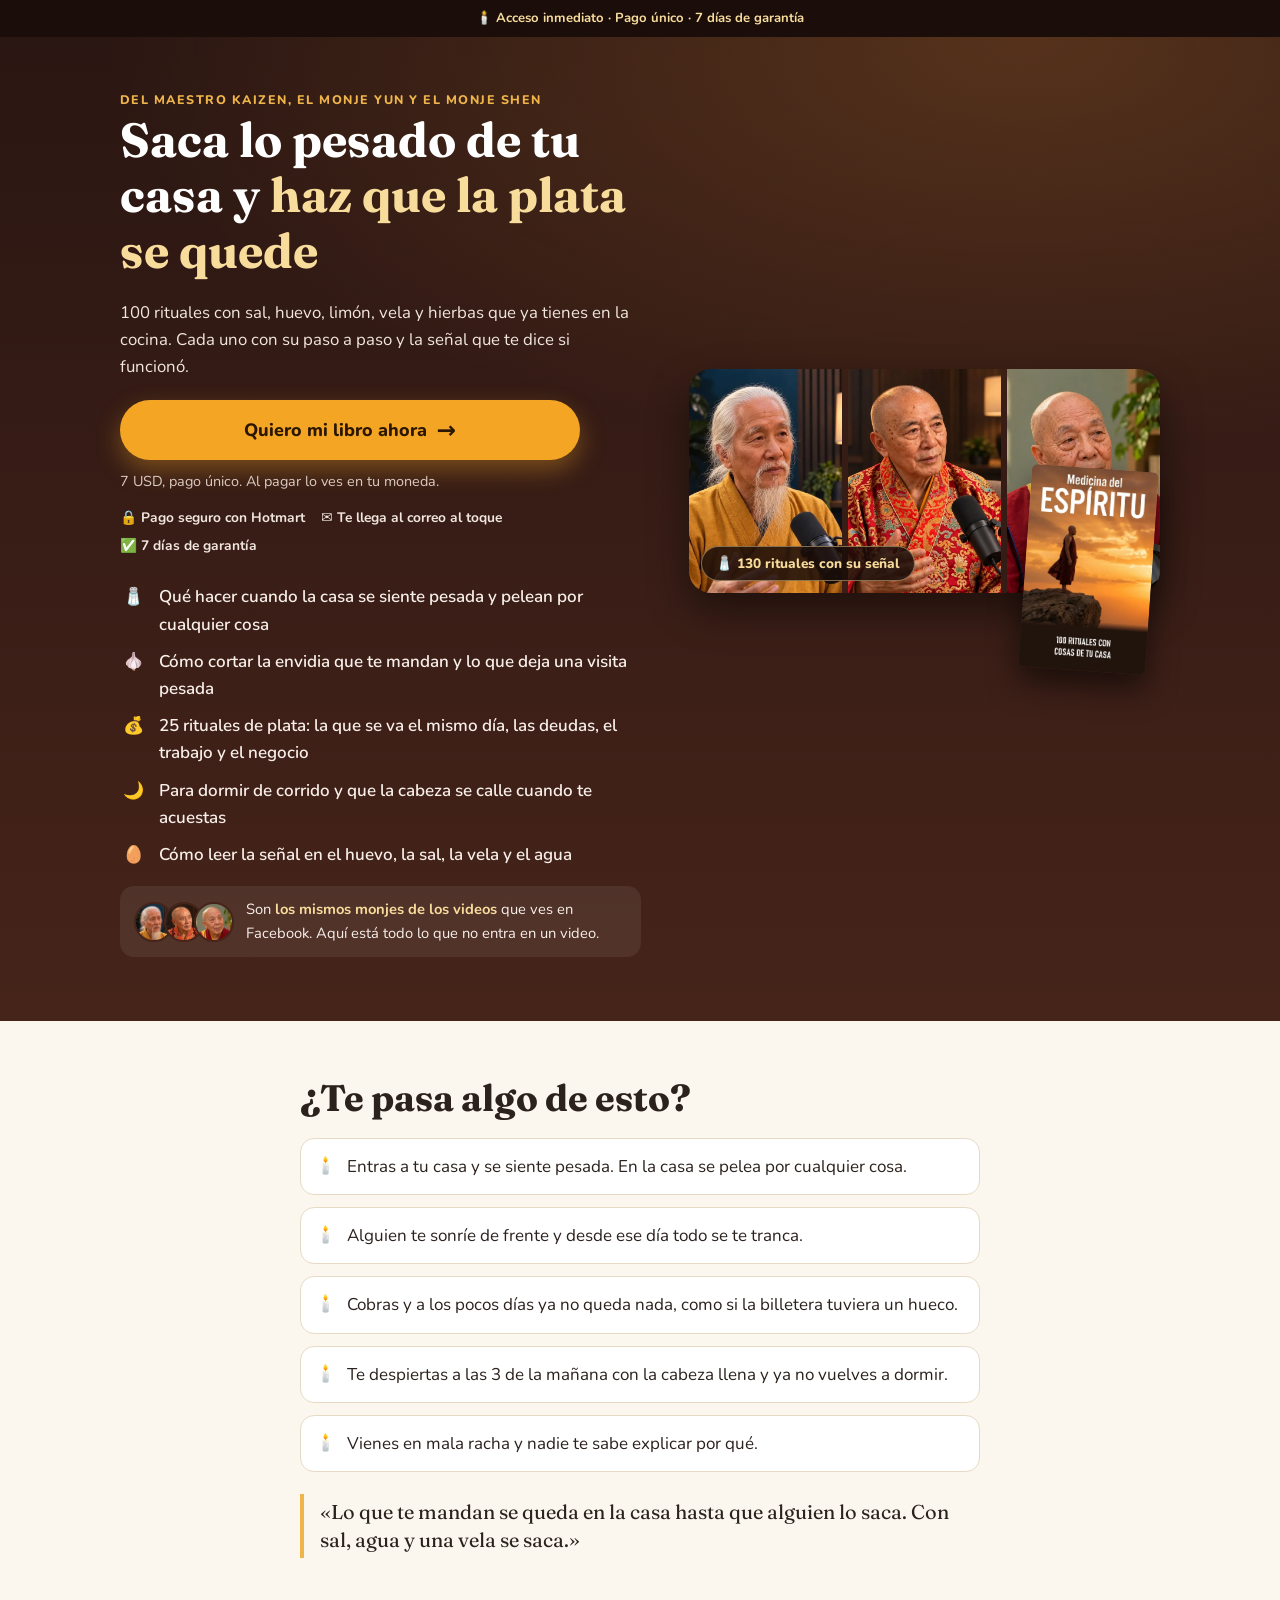
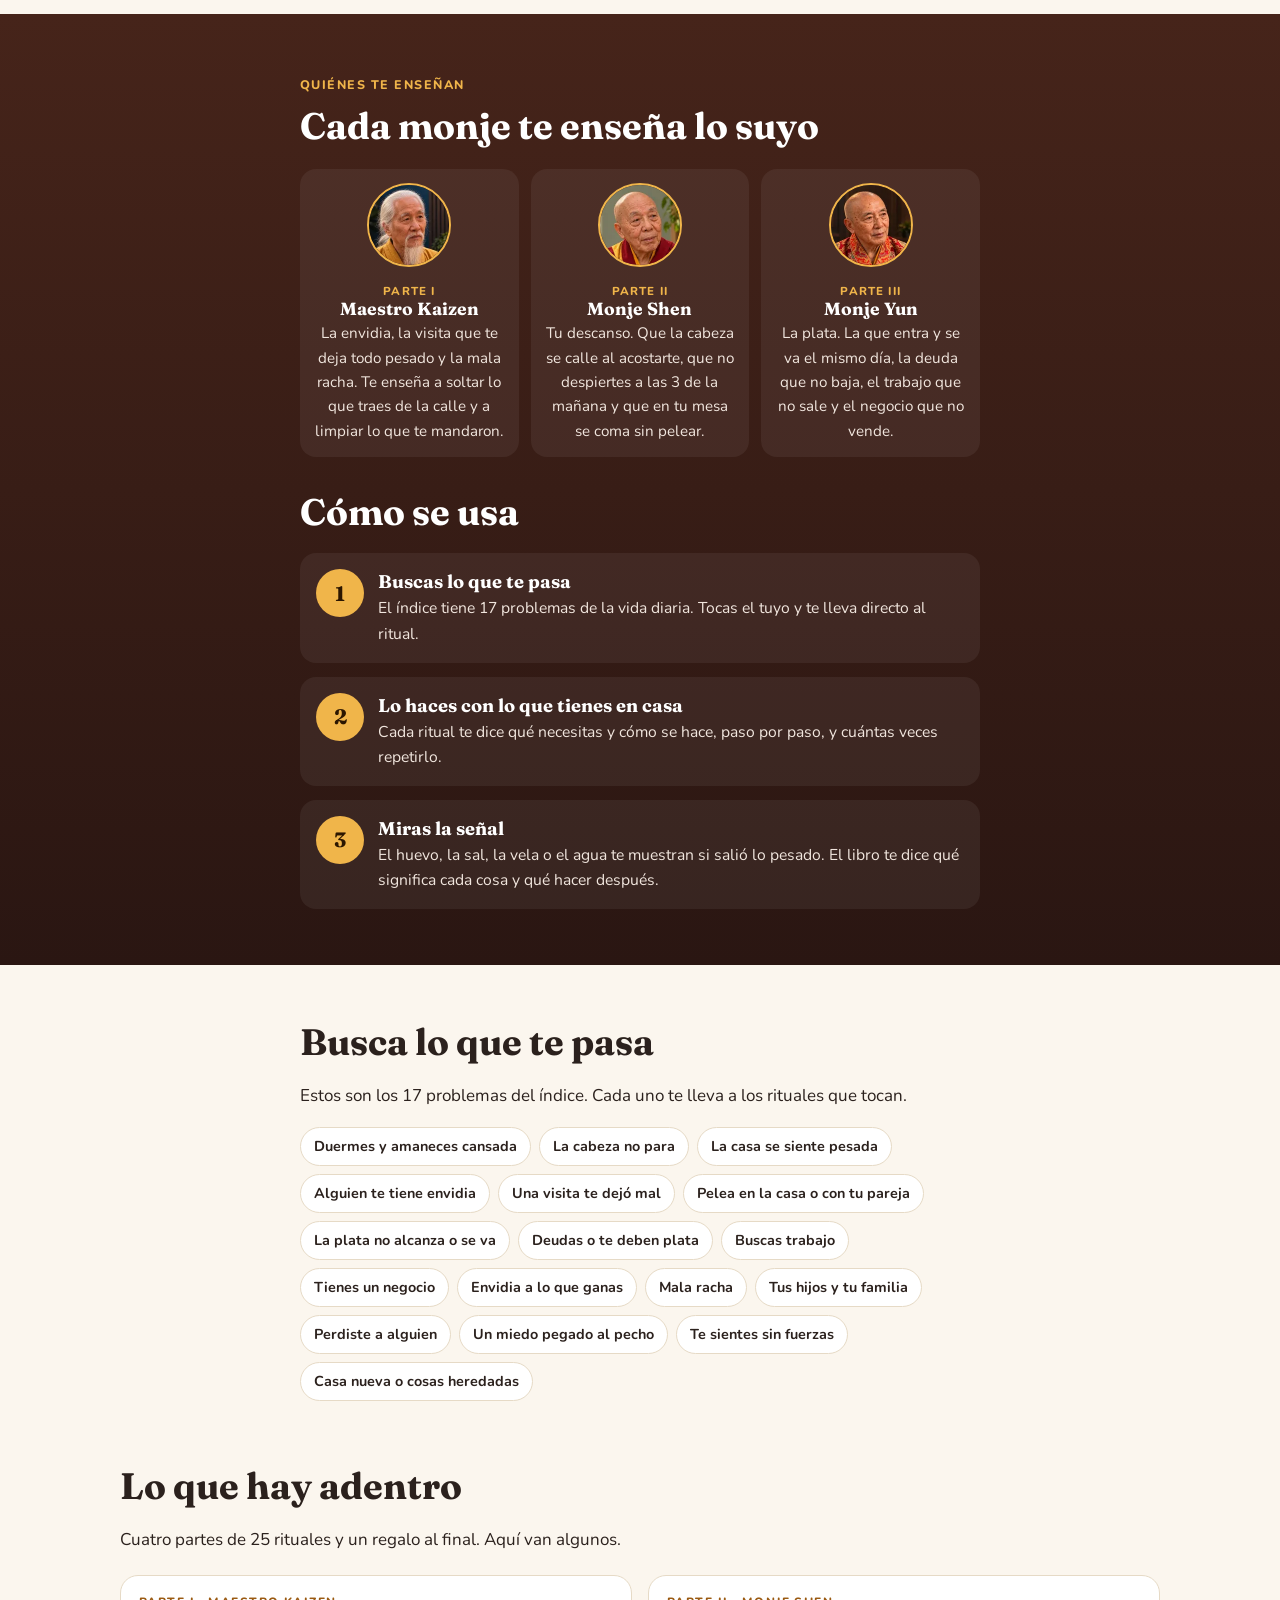
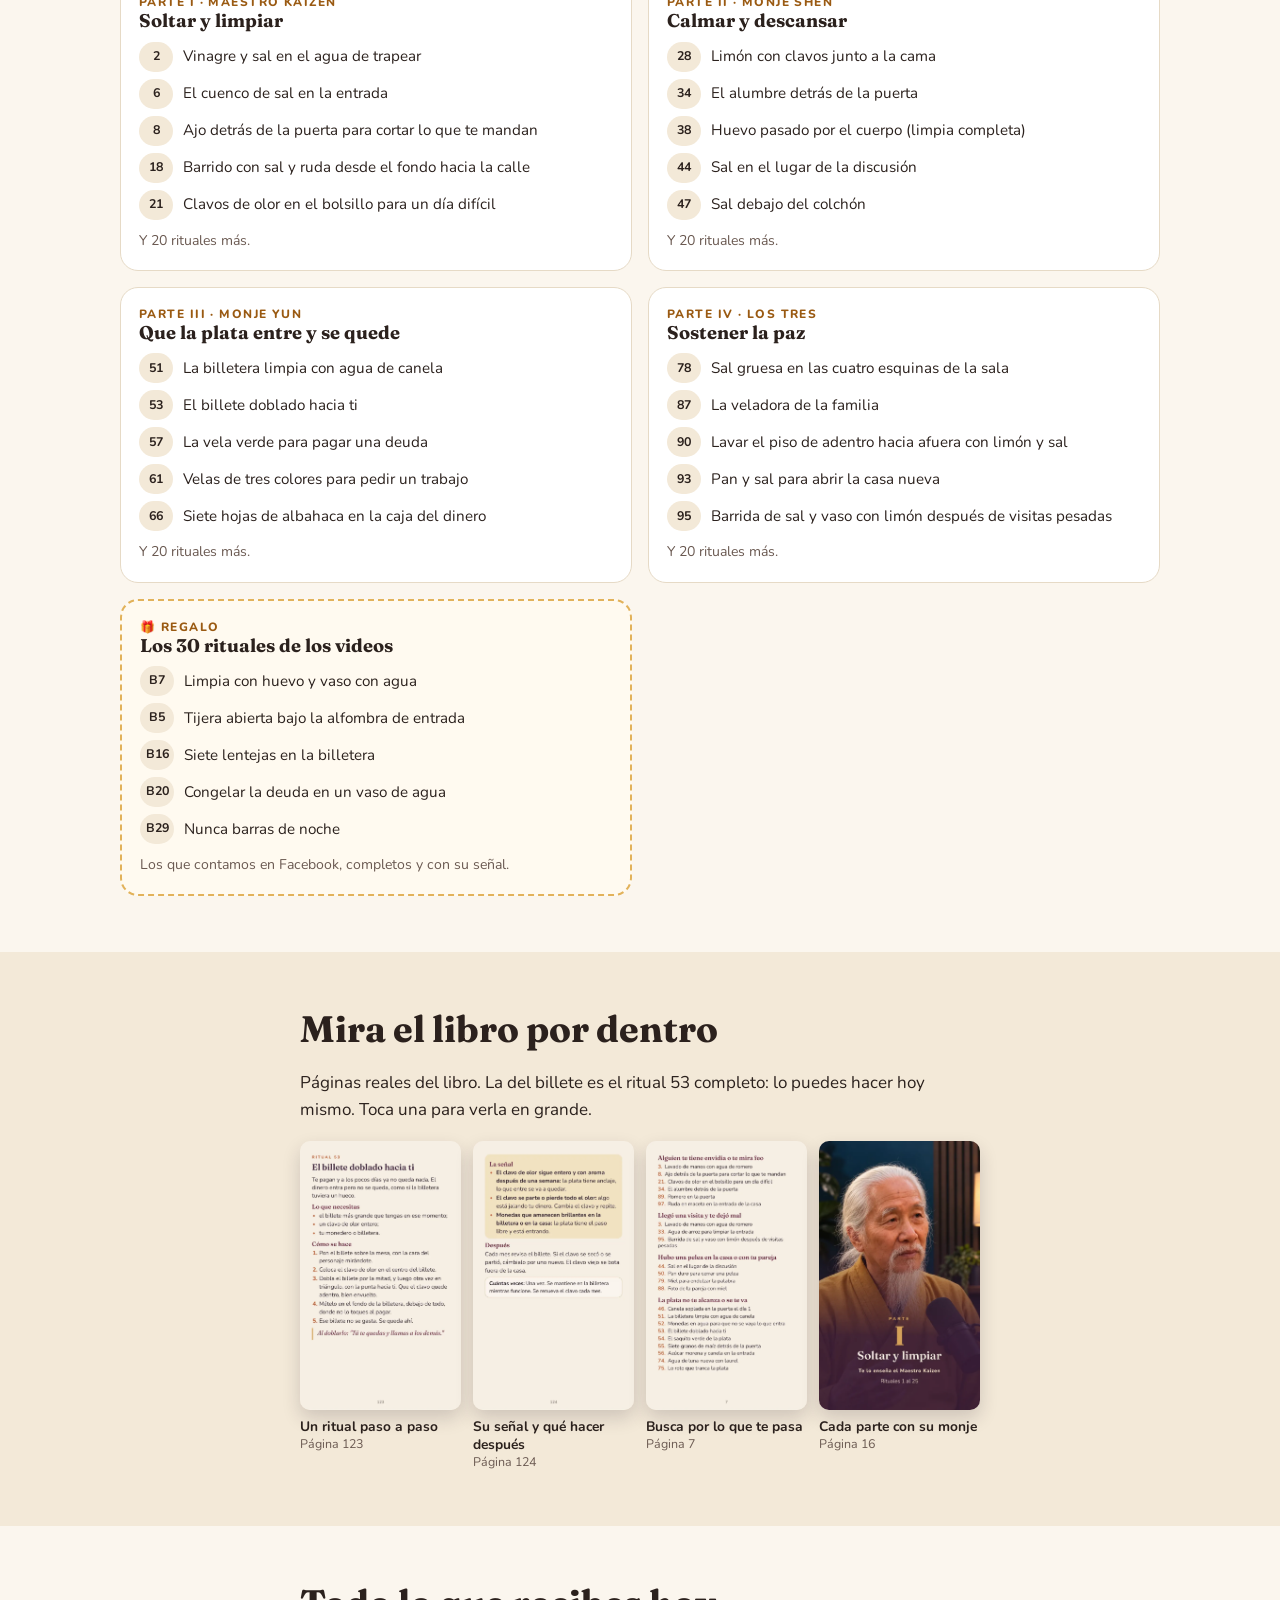
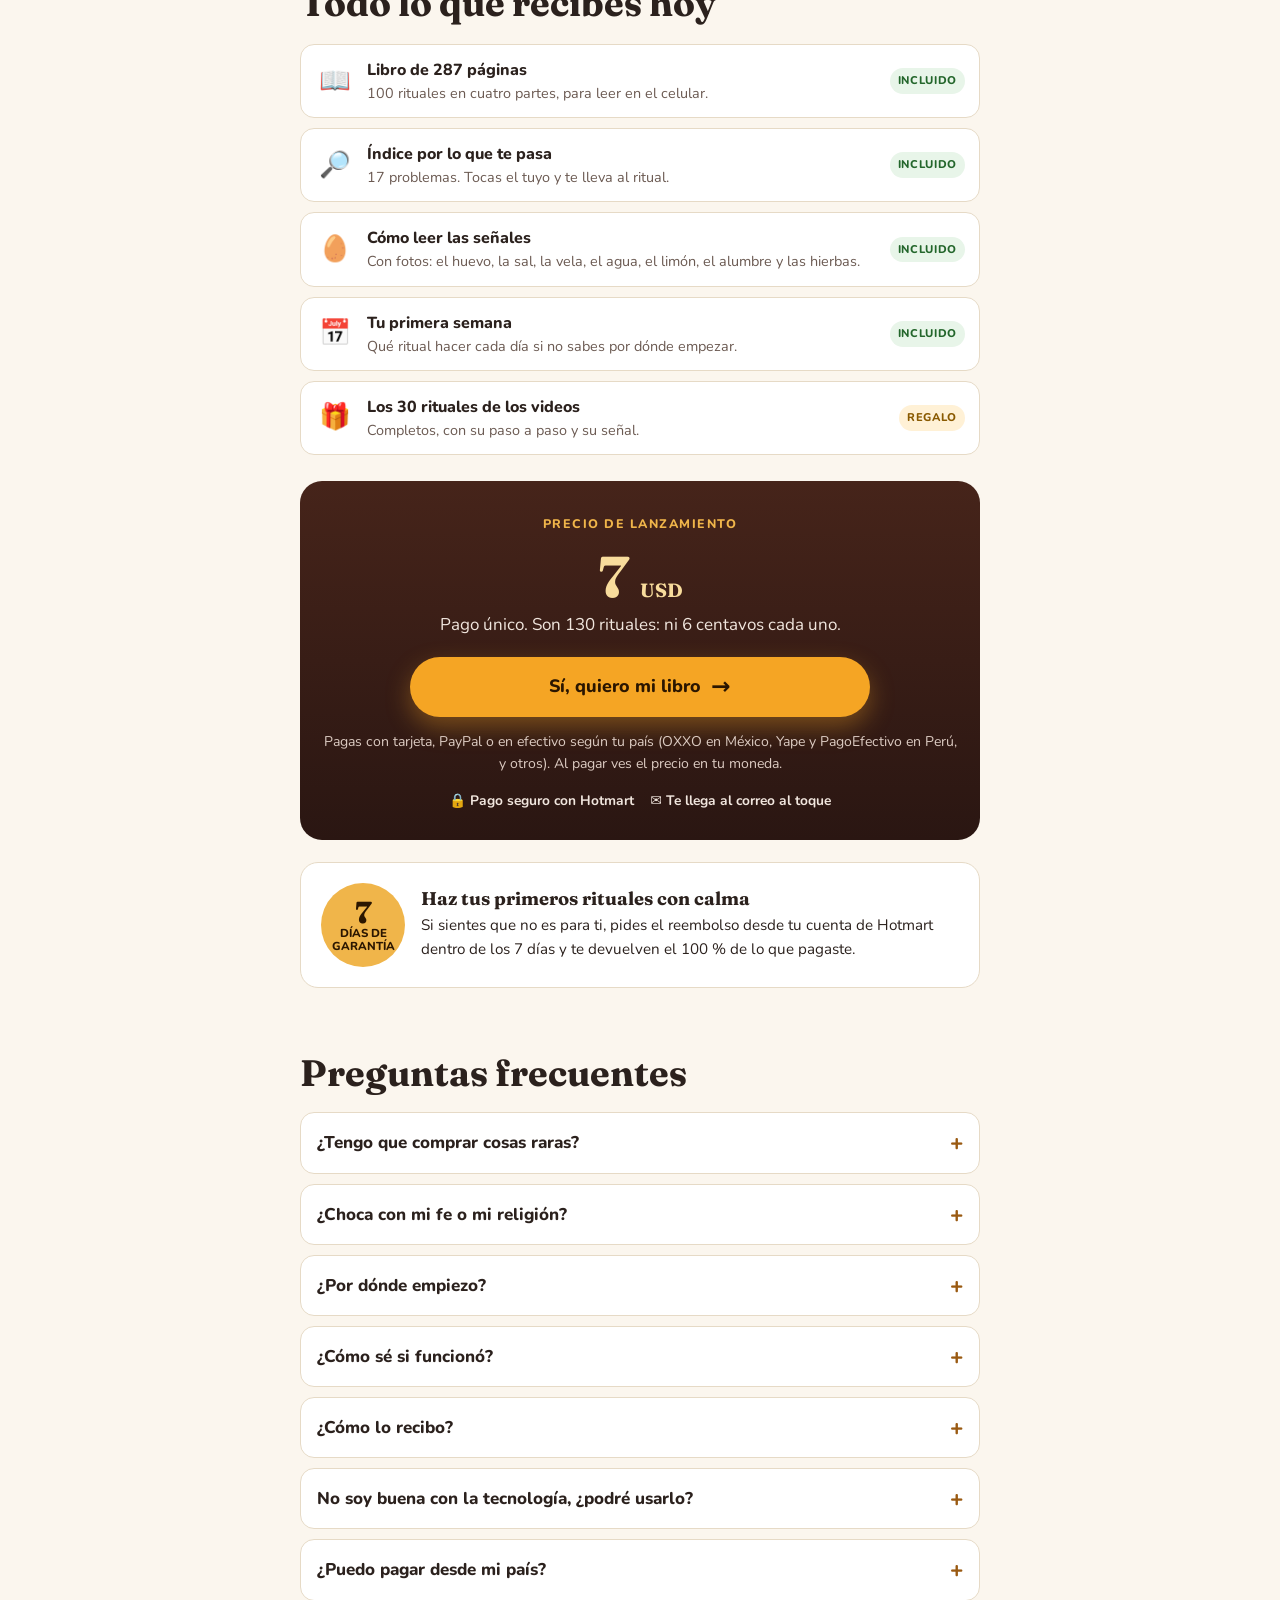
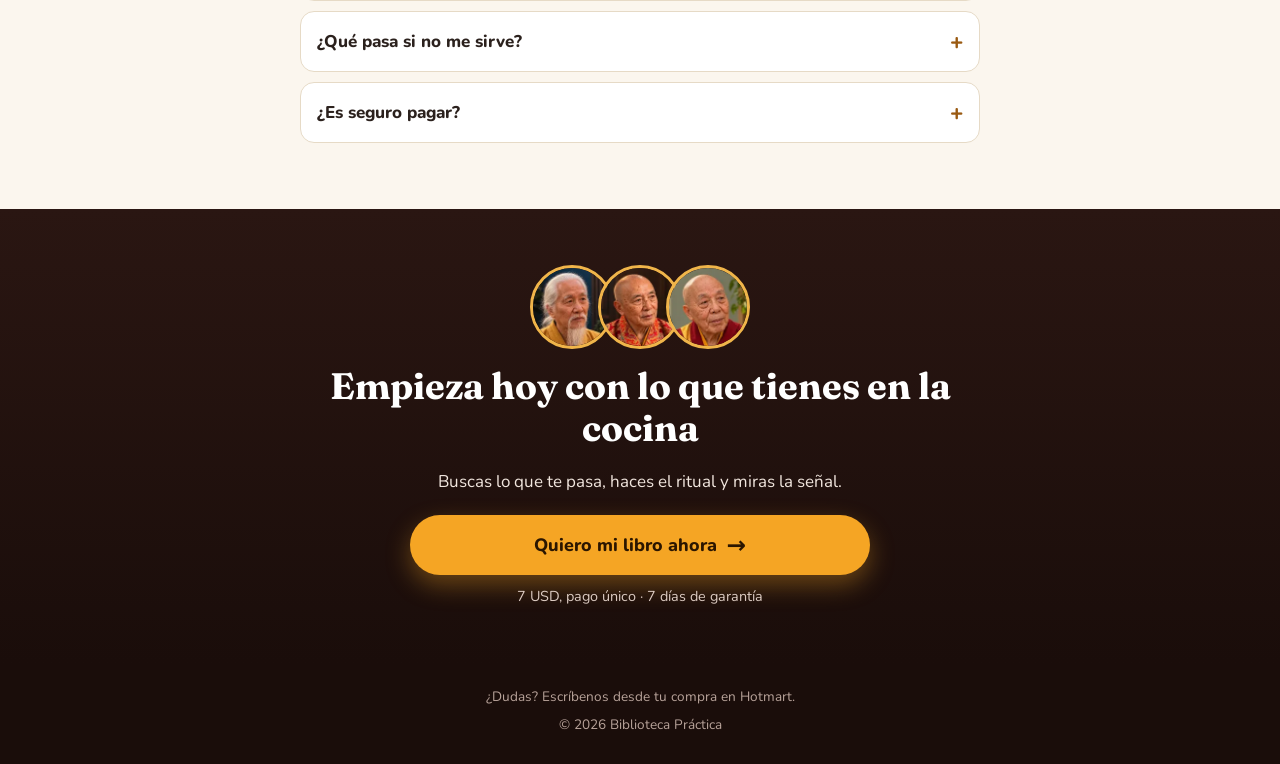
==== medicina/index.html @ 9f4cca59 "Landing Medicina del Espiritu" ====
<!doctype html>
<html lang="es">
<head>
  <meta charset="utf-8">
  <meta name="viewport" content="width=device-width, initial-scale=1">
  <meta name="theme-color" content="#2a1612">
  <title>Medicina del Espíritu | 100 rituales con cosas de tu casa</title>
  <meta name="description" content="100 rituales con sal, huevo, limón, vela y hierbas para sacar lo pesado de tu casa, cortar la envidia y que la plata se quede. Cada uno con su señal. 7 USD, pago único.">
  <meta property="og:type" content="website">
  <meta property="og:locale" content="es_LA">
  <meta property="og:title" content="Medicina del Espíritu: 100 rituales con cosas de tu casa">
  <meta property="og:description" content="Los rituales del Maestro Kaizen, el Monje Yun y el Monje Shen, con su paso a paso y su señal. 7 USD, pago único.">
  <meta property="og:image" content="https://biblioteca-practica.github.io/medicina/assets/producto-redes.jpg">
  <meta property="og:image:width" content="1200">
  <meta property="og:image:height" content="1200">
  <meta property="og:url" content="https://biblioteca-practica.github.io/medicina/">
  <link rel="canonical" href="https://biblioteca-practica.github.io/medicina/">
  <meta name="twitter:card" content="summary_large_image">
  <link rel="icon" href="assets/hoja.svg" type="image/svg+xml">
  <link rel="preload" as="image" href="assets/kaizen.webp">
  <link rel="preconnect" href="https://fonts.googleapis.com">
  <link rel="preconnect" href="https://fonts.gstatic.com" crossorigin>
  <link href="https://fonts.googleapis.com/css2?family=Fraunces:wght@600;700&family=Nunito:wght@400;600;700;800&display=swap" rel="stylesheet">
  <!-- Meta Pixel (Biblioteca Practica - Libros). -->
  <script>
    if (location.protocol === 'file:' || /^(localhost|127\.0\.0\.1)$/.test(location.hostname)) {
      window.fbq = function () {};
    } else {
    !function(f,b,e,v,n,t,s){if(f.fbq)return;n=f.fbq=function(){n.callMethod?
    n.callMethod.apply(n,arguments):n.queue.push(arguments)};if(!f._fbq)f._fbq=n;
    n.push=n;n.loaded=!0;n.version='2.0';n.queue=[];t=b.createElement(e);t.async=!0;
    t.src=v;s=b.getElementsByTagName(e)[0];s.parentNode.insertBefore(t,s)}(window,
    document,'script','https://connect.facebook.net/en_US/fbevents.js');
    fbq('init', '1087344250838953');
    fbq('track', 'PageView');
    fbq('track', 'ViewContent', {content_name: 'Medicina del Espiritu', value: 7, currency: 'USD'});
    }
  </script>
  <noscript><img height="1" width="1" style="display:none" src="https://www.facebook.com/tr?id=1087344250838953&ev=PageView&noscript=1"></noscript>
  <style>
    :root {
      --noche: #2a1612;
      --noche-2: #46241a;
      --oro: #f0b54a;
      --oro-claro: #f8dc9c;
      --crema: #fbf6ee;
      --crema-2: #f3e9d8;
      --tinta: #2b211d;
      --suave: #6b5a52;
      --linea: #e6dac6;
      --boton: #f5a524;
      --boton-hover: #ffb93d;
      --radio: 18px;
    }
    * { box-sizing: border-box; }
    html { scroll-behavior: smooth; }
    body {
      margin: 0;
      background: var(--crema);
      color: var(--tinta);
      font: 400 17px/1.6 "Nunito", system-ui, sans-serif;
      -webkit-font-smoothing: antialiased;
    }
    img { max-width: 100%; height: auto; display: block; }
    h1, h2, h3 { font-family: "Fraunces", Georgia, serif; line-height: 1.15; margin: 0 0 .5em; }
    h2 { font-size: clamp(1.6rem, 6vw, 2.3rem); }
    p { margin: 0 0 1em; }
    .contenedor { width: min(100% - 32px, 1040px); margin-inline: auto; }
    .angosto { width: min(100% - 32px, 680px); margin-inline: auto; }
    .seccion { padding: 56px 0; }
    .etiqueta {
      display: inline-block;
      font-weight: 800;
      font-size: .78rem;
      letter-spacing: .12em;
      text-transform: uppercase;
      color: #9a5a12;
      margin-bottom: 10px;
    }
    .barra-top { background: #1a0d0a; color: var(--oro-claro); text-align: center; font-size: .82rem; font-weight: 700; padding: 8px 12px; }

    .btn-comprar {
      display: flex; align-items: center; justify-content: center; gap: 10px;
      width: 100%; max-width: 460px; min-height: 60px; padding: 14px 22px;
      border-radius: 999px; background: var(--boton); color: #2b1600;
      font-weight: 800; font-size: 1.12rem; text-decoration: none; text-align: center;
      box-shadow: 0 10px 24px rgba(245, 165, 36, .35);
      transition: transform .15s ease, background .15s ease;
    }
    .btn-comprar:hover { background: var(--boton-hover); transform: translateY(-1px); }
    .btn-comprar .flecha { font-size: 1.3em; line-height: 1; }
    .bajo-boton { font-size: .9rem; color: var(--suave); margin: 10px 0 0; }
    .confianza { display: flex; flex-wrap: wrap; gap: 6px 16px; list-style: none; padding: 0; margin: 14px 0 0; font-size: .86rem; font-weight: 700; }

    /* Hero */
    .hero {
      background:
        radial-gradient(120% 70% at 80% 0%, rgba(240, 150, 60, .22), transparent 60%),
        linear-gradient(180deg, var(--noche) 0%, var(--noche-2) 100%);
      color: #fff;
      padding: 28px 0 44px;
    }
    .hero .contenedor { display: grid; gap: 22px; }
    .hero .etiqueta { color: var(--oro); margin: 0; }
    .hero h1 { font-size: clamp(1.9rem, 7.6vw, 3rem); margin: 0; }
    .hero h1 em { font-style: normal; color: var(--oro-claro); }
    .hero .sub { color: #f1e6de; font-size: 1.05rem; margin: 0; }
    .hero-visual { position: relative; margin: 4px 0 84px; }
    .trio { display: grid; grid-template-columns: repeat(3, 1fr); gap: 6px; border-radius: 22px; overflow: hidden; box-shadow: 0 18px 40px rgba(0, 0, 0, .45); }
    .trio img { width: 100%; aspect-ratio: 3 / 4.4; object-fit: cover; object-position: 50% 18%; }
    .hv-libro {
      position: absolute; right: 8px; bottom: -78px; width: 27%;
      border-radius: 6px; transform: rotate(4deg);
      box-shadow: 0 14px 30px rgba(0, 0, 0, .55);
    }
    .hv-sello {
      position: absolute; left: 12px; bottom: 12px;
      background: rgba(26, 13, 10, .85); color: var(--oro-claro);
      border: 1px solid rgba(248, 220, 156, .45); border-radius: 999px;
      padding: 6px 14px; font-size: .85rem; font-weight: 800;
    }
    .beneficios { list-style: none; padding: 0; margin: 0; display: grid; gap: 10px; }
    .beneficios li { display: flex; gap: 12px; align-items: flex-start; font-weight: 600; color: #f8efe9; }
    .beneficios .ico { flex: 0 0 auto; width: 1.6em; text-align: center; }
    .hero .bajo-boton { color: #dccbc2; }
    .hero .confianza { color: #f1e6de; }
    .prueba-social { display: flex; align-items: center; gap: 12px; margin-top: 18px; padding: 12px 14px; border-radius: 14px; background: rgba(255, 255, 255, .07); font-size: .92rem; color: #f8efe9; }
    .caras { display: flex; flex: 0 0 auto; }
    .caras img { width: 40px; height: 40px; border-radius: 50%; object-fit: cover; border: 2px solid var(--noche-2); margin-left: -10px; }
    .caras img:first-child { margin-left: 0; }
    .prueba-social b { color: var(--oro-claro); }

    /* Dolor */
    .dolor-lista { list-style: none; padding: 0; margin: 0 0 22px; display: grid; gap: 12px; }
    .dolor-lista li { background: #fff; border: 1px solid var(--linea); border-radius: 14px; padding: 14px 16px 14px 46px; position: relative; }
    .dolor-lista li::before { content: "🕯️"; position: absolute; left: 14px; top: 13px; }
    .cita { font-family: "Fraunces", Georgia, serif; font-size: 1.25rem; line-height: 1.4; border-left: 4px solid var(--oro); padding: 4px 0 4px 16px; margin: 0; }

    /* Monjes y pasos */
    .ensenanza { background: linear-gradient(180deg, var(--noche-2), var(--noche)); color: #fff; }
    .ensenanza .etiqueta { color: var(--oro); }
    .ensenanza p { color: #f1e6de; font-size: 1.05rem; }
    .monjes { display: grid; gap: 12px; margin: 22px 0 34px; }
    .monje { display: grid; grid-template-columns: 64px 1fr; gap: 14px; align-items: start; background: rgba(255, 255, 255, .06); border-radius: 16px; padding: 14px; }
    .monje img { width: 64px; height: 64px; border-radius: 50%; object-fit: cover; border: 2px solid var(--oro); }
    .monje h3 { font-size: 1.1rem; margin: 2px 0 2px; color: #fff; }
    .monje h3 span { display: block; font: 800 .72rem "Nunito", sans-serif; letter-spacing: .1em; text-transform: uppercase; color: var(--oro); }
    .monje p { margin: 0; font-size: .95rem; }
    .pasos { list-style: none; padding: 0; margin: 20px 0 0; display: grid; gap: 14px; }
    .pasos li { display: grid; grid-template-columns: 48px 1fr; gap: 14px; align-items: start; background: rgba(255, 255, 255, .06); border-radius: 16px; padding: 16px; }
    .pasos .num { width: 48px; height: 48px; border-radius: 50%; display: grid; place-items: center; background: var(--oro); color: #2b1600; font: 700 1.3rem "Fraunces", serif; }
    .pasos h3 { font-size: 1.15rem; margin: 2px 0 4px; color: #fff; }
    .pasos p { margin: 0; font-size: .98rem; }
    .chips { display: flex; flex-wrap: wrap; gap: 8px; list-style: none; padding: 0; margin: 18px 0 0; }
    .chips li { background: #fff; border: 1px solid var(--linea); border-radius: 999px; padding: 7px 13px; font-size: .9rem; font-weight: 700; }

    /* Partes */
    .semanas { display: grid; gap: 16px; margin-top: 22px; }
    .semana { background: #fff; border: 1px solid var(--linea); border-radius: var(--radio); padding: 18px; }
    .semana.regalo-parte { border: 2px dashed #e2b25a; background: #fffaf0; }
    .semana h3 { font-size: 1.15rem; margin-bottom: 10px; }
    .semana h3 span { display: block; font: 800 .75rem "Nunito", sans-serif; letter-spacing: .12em; text-transform: uppercase; color: #9a5a12; }
    .semana ol { list-style: none; padding: 0; margin: 0; display: grid; gap: 7px; }
    .semana li { display: grid; grid-template-columns: 34px 1fr; gap: 10px; align-items: center; font-size: .95rem; line-height: 1.35; }
    .semana li b { width: 34px; height: 30px; border-radius: 999px; display: grid; place-items: center; background: var(--crema-2); font-size: .78rem; }
    .semana .mas { font-size: .88rem; color: var(--suave); margin: 10px 0 0; }

    /* Por dentro */
    .por-dentro { background: var(--crema-2); }
    .paginas { display: grid; grid-template-columns: repeat(2, 1fr); gap: 12px; margin-top: 18px; }
    .paginas figure { margin: 0; }
    .paginas img { border-radius: 10px; box-shadow: 0 8px 18px rgba(42, 34, 48, .18); }
    .paginas figcaption { font-size: .78rem; line-height: 1.3; margin-top: 8px; color: var(--suave); }
    .paginas figcaption b { display: block; color: var(--tinta); font-size: .86rem; }

    /* Lo que recibes */
    .pack { display: grid; gap: 10px; margin: 20px 0 26px; padding: 0; list-style: none; }
    .pack li { display: grid; grid-template-columns: 40px 1fr auto; gap: 12px; align-items: center; background: #fff; border: 1px solid var(--linea); border-radius: 14px; padding: 14px; }
    .pack .ico { font-size: 1.6rem; text-align: center; }
    .pack h3 { font: 800 1rem "Nunito", sans-serif; margin: 0; }
    .pack p { margin: 2px 0 0; font-size: .9rem; color: var(--suave); line-height: 1.4; }
    .pack .tag { font-size: .7rem; font-weight: 800; letter-spacing: .06em; text-transform: uppercase; padding: 4px 8px; border-radius: 999px; background: #e8f5e9; color: #23662b; }
    .pack .tag.regalo-tag { background: #fff1d6; color: #8a5a00; }
    .precio { background: linear-gradient(180deg, var(--noche-2), var(--noche)); color: #fff; border-radius: 22px; padding: 28px 20px; text-align: center; }
    .precio .etiqueta { color: var(--oro); }
    .precio .monto { font: 700 3.6rem/1 "Fraunces", serif; color: var(--oro-claro); margin: 4px 0 6px; }
    .precio .monto small { font-size: 1.2rem; }
    .precio p { color: #f1e6de; margin-bottom: 6px; }
    .precio .subida { color: var(--oro-claro); font-weight: 800; }
    .precio .btn-comprar { margin: 18px auto 0; }
    .precio .pagos { font-size: .88rem; color: #dccbc2; margin-top: 14px; }
    .precio .confianza { justify-content: center; color: #f1e6de; }
    .garantia { display: grid; grid-template-columns: 84px 1fr; gap: 16px; align-items: center; background: #fff; border: 1px solid var(--linea); border-radius: var(--radio); padding: 20px; margin-top: 22px; }
    .garantia .sello { width: 84px; height: 84px; border-radius: 50%; display: grid; place-items: center; text-align: center; background: var(--oro); color: #2b1600; font: 800 .72rem/1.1 "Nunito", sans-serif; text-transform: uppercase; }
    .garantia .sello b { display: block; font: 700 1.9rem/1 "Fraunces", serif; }
    .garantia h3 { font-size: 1.15rem; margin-bottom: 4px; }
    .garantia p { margin: 0; font-size: .95rem; }

    /* Preguntas */
    .faq details { background: #fff; border: 1px solid var(--linea); border-radius: 14px; padding: 0 16px; margin-bottom: 10px; }
    .faq summary { cursor: pointer; font-weight: 800; padding: 16px 28px 16px 0; list-style: none; position: relative; }
    .faq summary::-webkit-details-marker { display: none; }
    .faq summary::after { content: "+"; position: absolute; right: 0; top: 12px; font-size: 1.4rem; color: #9a5a12; }
    .faq details[open] summary::after { content: "–"; }
    .faq details p { margin: 0 0 16px; color: var(--suave); }

    /* Cierre */
    .cierre { background: linear-gradient(180deg, var(--noche), #1a0d0a); color: #fff; text-align: center; }
    .cierre .caras { justify-content: center; margin-bottom: 16px; }
    .cierre .caras img { width: 84px; height: 84px; border: 3px solid var(--oro); margin-left: -16px; }
    .cierre .caras img:first-child { margin-left: 0; }
    .cierre p { color: #f1e6de; }
    .cierre .btn-comprar { margin: 20px auto 0; }
    .pie { background: #1a0d0a; color: #b8a39a; text-align: center; font-size: .85rem; padding: 22px 16px 96px; }
    .pie p { margin: 0 0 6px; }

    .barra-fija {
      position: fixed; left: 0; right: 0; bottom: 0;
      display: flex; align-items: center; justify-content: space-between; gap: 12px;
      padding: 10px 14px calc(10px + env(safe-area-inset-bottom));
      background: rgba(26, 13, 10, .96); color: #fff;
      box-shadow: 0 -8px 24px rgba(0, 0, 0, .3); z-index: 20;
      transform: translateY(110%); transition: transform .25s ease;
    }
    .barra-fija.visible { transform: translateY(0); }
    .barra-fija .texto { font-size: .9rem; line-height: 1.25; }
    .barra-fija .texto b { color: var(--oro-claro); font-size: 1.05rem; }
    .barra-fija .btn-comprar { width: auto; min-height: 48px; font-size: 1rem; padding: 10px 20px; box-shadow: none; }

    @media (min-width: 860px) {
      .hero { padding: 48px 0 64px; }
      .hero .contenedor { grid-template-columns: 1.05fr .95fr; align-items: center; column-gap: 48px; }
      .hero-texto { grid-column: 1; }
      .hero-visual { grid-column: 2; grid-row: 1 / span 2; }
      .semanas { grid-template-columns: repeat(2, 1fr); }
      .paginas { grid-template-columns: repeat(4, 1fr); }
      .monjes { grid-template-columns: repeat(3, 1fr); }
      .monje { grid-template-columns: 1fr; text-align: center; }
      .monje img { margin: 0 auto; width: 84px; height: 84px; }
      .barra-fija { display: none; }
      .pie { padding-bottom: 22px; }
    }
  </style>
</head>
<body>
  <div class="barra-top">🕯️ Acceso inmediato · Pago único · 7 días de garantía</div>

  <header class="hero">
    <div class="contenedor">
      <div class="hero-texto">
        <p class="etiqueta">Del Maestro Kaizen, el Monje Yun y el Monje Shen</p>
        <h1>Saca lo pesado de tu casa y <em>haz que la plata se quede</em></h1>
      </div>

      <div class="hero-visual">
        <div class="trio">
          <img src="assets/kaizen.webp" width="520" height="867" alt="Maestro Kaizen">
          <img src="assets/yun.webp" width="520" height="867" alt="Monje Yun">
          <img src="assets/shen.webp" width="520" height="867" alt="Monje Shen">
        </div>
        <img class="hv-libro" src="assets/portada.webp" width="640" height="1021" alt="Portada del libro Medicina del Espíritu">
        <span class="hv-sello">🧂 130 rituales con su señal</span>
      </div>

      <div class="hero-texto">
        <p class="sub">100 rituales con sal, huevo, limón, vela y hierbas que ya tienes en la cocina. Cada uno con su paso a paso y la señal que te dice si funcionó.</p>
        <div style="margin-top:20px">
          <a class="btn-comprar" href="#comprar" data-boton="hero">Quiero mi libro ahora <span class="flecha">→</span></a>
          <p class="bajo-boton">7 USD, pago único. Al pagar lo ves en tu moneda.</p>
          <ul class="confianza">
            <li>🔒 Pago seguro con Hotmart</li>
            <li>✉️ Te llega al correo al toque</li>
            <li>✅ 7 días de garantía</li>
          </ul>
        </div>
        <ul class="beneficios" style="margin-top:26px">
          <li><span class="ico">🧂</span>Qué hacer cuando la casa se siente pesada y pelean por cualquier cosa</li>
          <li><span class="ico">🧄</span>Cómo cortar la envidia que te mandan y lo que deja una visita pesada</li>
          <li><span class="ico">💰</span>25 rituales de plata: la que se va el mismo día, las deudas, el trabajo y el negocio</li>
          <li><span class="ico">🌙</span>Para dormir de corrido y que la cabeza se calle cuando te acuestas</li>
          <li><span class="ico">🥚</span>Cómo leer la señal en el huevo, la sal, la vela y el agua</li>
        </ul>
        <div class="prueba-social">
          <span class="caras"><img src="assets/cara-kaizen.webp" width="40" height="40" alt=""><img src="assets/cara-yun.webp" width="40" height="40" alt=""><img src="assets/cara-shen.webp" width="40" height="40" alt=""></span>
          <span>Son <b>los mismos monjes de los videos</b> que ves en Facebook. Aquí está todo lo que no entra en un video.</span>
        </div>
      </div>
    </div>
  </header>

  <section class="seccion">
    <div class="angosto">
      <h2>¿Te pasa algo de esto?</h2>
      <ul class="dolor-lista">
        <li>Entras a tu casa y se siente pesada. En la casa se pelea por cualquier cosa.</li>
        <li>Alguien te sonríe de frente y desde ese día todo se te tranca.</li>
        <li>Cobras y a los pocos días ya no queda nada, como si la billetera tuviera un hueco.</li>
        <li>Te despiertas a las 3 de la mañana con la cabeza llena y ya no vuelves a dormir.</li>
        <li>Vienes en mala racha y nadie te sabe explicar por qué.</li>
      </ul>
      <p class="cita">«Lo que te mandan se queda en la casa hasta que alguien lo saca. Con sal, agua y una vela se saca.»</p>
    </div>
  </section>

  <section class="seccion ensenanza">
    <div class="angosto">
      <span class="etiqueta">Quiénes te enseñan</span>
      <h2>Cada monje te enseña lo suyo</h2>
      <div class="monjes">
        <div class="monje"><img src="assets/cara-kaizen.webp" width="84" height="84" loading="lazy" alt="Maestro Kaizen"><div><h3><span>Parte I</span>Maestro Kaizen</h3><p>La envidia, la visita que te deja todo pesado y la mala racha. Te enseña a soltar lo que traes de la calle y a limpiar lo que te mandaron.</p></div></div>
        <div class="monje"><img src="assets/cara-shen.webp" width="84" height="84" loading="lazy" alt="Monje Shen"><div><h3><span>Parte II</span>Monje Shen</h3><p>Tu descanso. Que la cabeza se calle al acostarte, que no despiertes a las 3 de la mañana y que en tu mesa se coma sin pelear.</p></div></div>
        <div class="monje"><img src="assets/cara-yun.webp" width="84" height="84" loading="lazy" alt="Monje Yun"><div><h3><span>Parte III</span>Monje Yun</h3><p>La plata. La que entra y se va el mismo día, la deuda que no baja, el trabajo que no sale y el negocio que no vende.</p></div></div>
      </div>
      <h2>Cómo se usa</h2>
      <ol class="pasos">
        <li><span class="num">1</span><div><h3>Buscas lo que te pasa</h3><p>El índice tiene 17 problemas de la vida diaria. Tocas el tuyo y te lleva directo al ritual.</p></div></li>
        <li><span class="num">2</span><div><h3>Lo haces con lo que tienes en casa</h3><p>Cada ritual te dice qué necesitas y cómo se hace, paso por paso, y cuántas veces repetirlo.</p></div></li>
        <li><span class="num">3</span><div><h3>Miras la señal</h3><p>El huevo, la sal, la vela o el agua te muestran si salió lo pesado. El libro te dice qué significa cada cosa y qué hacer después.</p></div></li>
      </ol>
    </div>
  </section>

  <section class="seccion">
    <div class="angosto">
      <h2>Busca lo que te pasa</h2>
      <p>Estos son los 17 problemas del índice. Cada uno te lleva a los rituales que tocan.</p>
      <ul class="chips">
        <li>Duermes y amaneces cansada</li>
        <li>La cabeza no para</li>
        <li>La casa se siente pesada</li>
        <li>Alguien te tiene envidia</li>
        <li>Una visita te dejó mal</li>
        <li>Pelea en la casa o con tu pareja</li>
        <li>La plata no alcanza o se va</li>
        <li>Deudas o te deben plata</li>
        <li>Buscas trabajo</li>
        <li>Tienes un negocio</li>
        <li>Envidia a lo que ganas</li>
        <li>Mala racha</li>
        <li>Tus hijos y tu familia</li>
        <li>Perdiste a alguien</li>
        <li>Un miedo pegado al pecho</li>
        <li>Te sientes sin fuerzas</li>
        <li>Casa nueva o cosas heredadas</li>
      </ul>
    </div>
  </section>

  <section class="seccion" style="padding-top:8px">
    <div class="contenedor">
      <div class="angosto" style="width:auto;max-width:680px;margin:0">
        <h2>Lo que hay adentro</h2>
        <p>Cuatro partes de 25 rituales y un regalo al final. Aquí van algunos.</p>
      </div>
      <div class="semanas">
        <div class="semana">
          <h3><span>Parte I · Maestro Kaizen</span>Soltar y limpiar</h3>
          <ol>
            <li><b>2</b>Vinagre y sal en el agua de trapear</li>
            <li><b>6</b>El cuenco de sal en la entrada</li>
            <li><b>8</b>Ajo detrás de la puerta para cortar lo que te mandan</li>
            <li><b>18</b>Barrido con sal y ruda desde el fondo hacia la calle</li>
            <li><b>21</b>Clavos de olor en el bolsillo para un día difícil</li>
          </ol>
          <p class="mas">Y 20 rituales más.</p>
        </div>
        <div class="semana">
          <h3><span>Parte II · Monje Shen</span>Calmar y descansar</h3>
          <ol>
            <li><b>28</b>Limón con clavos junto a la cama</li>
            <li><b>34</b>El alumbre detrás de la puerta</li>
            <li><b>38</b>Huevo pasado por el cuerpo (limpia completa)</li>
            <li><b>44</b>Sal en el lugar de la discusión</li>
            <li><b>47</b>Sal debajo del colchón</li>
          </ol>
          <p class="mas">Y 20 rituales más.</p>
        </div>
        <div class="semana">
          <h3><span>Parte III · Monje Yun</span>Que la plata entre y se quede</h3>
          <ol>
            <li><b>51</b>La billetera limpia con agua de canela</li>
            <li><b>53</b>El billete doblado hacia ti</li>
            <li><b>57</b>La vela verde para pagar una deuda</li>
            <li><b>61</b>Velas de tres colores para pedir un trabajo</li>
            <li><b>66</b>Siete hojas de albahaca en la caja del dinero</li>
          </ol>
          <p class="mas">Y 20 rituales más.</p>
        </div>
        <div class="semana">
          <h3><span>Parte IV · Los tres</span>Sostener la paz</h3>
          <ol>
            <li><b>78</b>Sal gruesa en las cuatro esquinas de la sala</li>
            <li><b>87</b>La veladora de la familia</li>
            <li><b>90</b>Lavar el piso de adentro hacia afuera con limón y sal</li>
            <li><b>93</b>Pan y sal para abrir la casa nueva</li>
            <li><b>95</b>Barrida de sal y vaso con limón después de visitas pesadas</li>
          </ol>
          <p class="mas">Y 20 rituales más.</p>
        </div>
        <div class="semana regalo-parte">
          <h3><span>🎁 Regalo</span>Los 30 rituales de los videos</h3>
          <ol>
            <li><b>B7</b>Limpia con huevo y vaso con agua</li>
            <li><b>B5</b>Tijera abierta bajo la alfombra de entrada</li>
            <li><b>B16</b>Siete lentejas en la billetera</li>
            <li><b>B20</b>Congelar la deuda en un vaso de agua</li>
            <li><b>B29</b>Nunca barras de noche</li>
          </ol>
          <p class="mas">Los que contamos en Facebook, completos y con su señal.</p>
        </div>
      </div>
    </div>
  </section>

  <section class="seccion por-dentro">
    <div class="angosto">
      <h2>Mira el libro por dentro</h2>
      <p>Páginas reales del libro. La del billete es el ritual 53 completo: lo puedes hacer hoy mismo. Toca una para verla en grande.</p>
      <div class="paginas">
        <figure><a href="assets/pag-ritual.webp" target="_blank" rel="noopener"><img src="assets/pag-ritual.webp" width="681" height="1135" loading="lazy" decoding="async" alt="Página 123: ritual 53, el billete doblado hacia ti"></a><figcaption><b>Un ritual paso a paso</b>Página 123</figcaption></figure>
        <figure><a href="assets/pag-senal.webp" target="_blank" rel="noopener"><img src="assets/pag-senal.webp" width="681" height="1135" loading="lazy" decoding="async" alt="Página 124: la señal del ritual y qué hacer después"></a><figcaption><b>Su señal y qué hacer después</b>Página 124</figcaption></figure>
        <figure><a href="assets/pag-indice.webp" target="_blank" rel="noopener"><img src="assets/pag-indice.webp" width="681" height="1135" loading="lazy" decoding="async" alt="Página 7: índice por lo que te pasa"></a><figcaption><b>Busca por lo que te pasa</b>Página 7</figcaption></figure>
        <figure><a href="assets/pag-parte.webp" target="_blank" rel="noopener"><img src="assets/pag-parte.webp" width="681" height="1135" loading="lazy" decoding="async" alt="Página 16: Parte I, Soltar y limpiar, con el Maestro Kaizen"></a><figcaption><b>Cada parte con su monje</b>Página 16</figcaption></figure>
      </div>
    </div>
  </section>

  <section class="seccion" id="comprar">
    <div class="angosto">
      <h2>Todo lo que recibes hoy</h2>
      <ul class="pack">
        <li><span class="ico">📖</span><div><h3>Libro de 287 páginas</h3><p>100 rituales en cuatro partes, para leer en el celular.</p></div><span class="tag">Incluido</span></li>
        <li><span class="ico">🔎</span><div><h3>Índice por lo que te pasa</h3><p>17 problemas. Tocas el tuyo y te lleva al ritual.</p></div><span class="tag">Incluido</span></li>
        <li><span class="ico">🥚</span><div><h3>Cómo leer las señales</h3><p>Con fotos: el huevo, la sal, la vela, el agua, el limón, el alumbre y las hierbas.</p></div><span class="tag">Incluido</span></li>
        <li><span class="ico">📅</span><div><h3>Tu primera semana</h3><p>Qué ritual hacer cada día si no sabes por dónde empezar.</p></div><span class="tag">Incluido</span></li>
        <li><span class="ico">🎁</span><div><h3>Los 30 rituales de los videos</h3><p>Completos, con su paso a paso y su señal.</p></div><span class="tag regalo-tag">Regalo</span></li>
      </ul>

      <div class="precio">
        <span class="etiqueta">Precio de lanzamiento</span>
        <div class="monto">7 <small>USD</small></div>
        <p>Pago único. Son 130 rituales: ni 6 centavos cada uno.</p>
        <p class="subida" id="subida" hidden></p>
        <a class="btn-comprar" href="#comprar" data-boton="precio">Sí, quiero mi libro <span class="flecha">→</span></a>
        <p class="pagos">Pagas con tarjeta, PayPal o en efectivo según tu país (OXXO en México, Yape y PagoEfectivo en Perú, y otros). Al pagar ves el precio en tu moneda.</p>
        <ul class="confianza">
          <li>🔒 Pago seguro con Hotmart</li>
          <li>✉️ Te llega al correo al toque</li>
        </ul>
      </div>

      <div class="garantia">
        <div class="sello"><span><b>7</b>días de garantía</span></div>
        <div>
          <h3>Haz tus primeros rituales con calma</h3>
          <p>Si sientes que no es para ti, pides el reembolso desde tu cuenta de Hotmart dentro de los 7 días y te devuelven el 100 % de lo que pagaste.</p>
        </div>
      </div>
    </div>
  </section>

  <section class="seccion faq" style="padding-top:8px">
    <div class="angosto">
      <h2>Preguntas frecuentes</h2>
      <details><summary>¿Tengo que comprar cosas raras?</summary><p>Casi todo está en tu cocina: sal, limón, huevo, canela, ajo, romero, laurel, un vaso de agua. Lo demás (alumbre, ruda, una vela) lo consigues en el mercado por poco.</p></details>
      <details><summary>¿Choca con mi fe o mi religión?</summary><p>No. Son rituales con cosas de tu casa y no te piden cambiar lo que crees. Si rezas, puedes sumar tu oración al ritual.</p></details>
      <details><summary>¿Por dónde empiezo?</summary><p>Por el índice: buscas lo que te pasa y te dice qué ritual hacer. Si no sabes, el libro trae «Tu primera semana», con un ritual para cada día.</p></details>
      <details><summary>¿Cómo sé si funcionó?</summary><p>Cada ritual trae su señal: qué mirar en el huevo, el agua, la sal o la vela, y qué hacer después según lo que veas.</p></details>
      <details><summary>¿Cómo lo recibo?</summary><p>Apenas Hotmart confirma tu pago, te llega un correo con el acceso. Si no lo ves, revisa Promociones o Spam. Si pagas en efectivo, te llega cuando se acredita el pago.</p></details>
      <details><summary>No soy buena con la tecnología, ¿podré usarlo?</summary><p>Sí. Abres el libro en el celular, tocas lo que te pasa en el índice y te lleva al ritual. Si te trabas, nos escribes desde tu compra en Hotmart (opción «Contactar al productor») y te ayudamos.</p></details>
      <details><summary>¿Puedo pagar desde mi país?</summary><p>Sí. Al tocar el botón, Hotmart te muestra el precio en tu moneda y las formas de pago de tu país.</p></details>
      <details><summary>¿Qué pasa si no me sirve?</summary><p>Tienes 7 días de garantía. Pides el reembolso desde Hotmart y te devuelven todo lo que pagaste.</p></details>
      <details><summary>¿Es seguro pagar?</summary><p>Sí. El pago lo procesa Hotmart, una plataforma de productos digitales. Tus datos de pago no pasan por nosotros.</p></details>
    </div>
  </section>

  <section class="seccion cierre">
    <div class="angosto">
      <span class="caras"><img src="assets/cara-kaizen.webp" width="84" height="84" loading="lazy" alt="Maestro Kaizen"><img src="assets/cara-yun.webp" width="84" height="84" loading="lazy" alt="Monje Yun"><img src="assets/cara-shen.webp" width="84" height="84" loading="lazy" alt="Monje Shen"></span>
      <h2>Empieza hoy con lo que tienes en la cocina</h2>
      <p>Buscas lo que te pasa, haces el ritual y miras la señal.</p>
      <a class="btn-comprar" href="#comprar" data-boton="cierre">Quiero mi libro ahora <span class="flecha">→</span></a>
      <p class="bajo-boton" style="color:#dccbc2">7 USD, pago único · 7 días de garantía</p>
    </div>
  </section>

  <footer class="pie">
    <p>¿Dudas? Escríbenos desde tu compra en Hotmart.</p>
    <p>© 2026 Biblioteca Práctica</p>
  </footer>

  <div class="barra-fija" aria-hidden="true">
    <div class="texto">Medicina del Espíritu<br><b>7 USD</b> · pago único</div>
    <a class="btn-comprar" href="#comprar" data-boton="barra">Lo quiero →</a>
  </div>

  <script>
    // Enlace de pago de Hotmart. VENTA_PAUSADA = true deja los botones en "Disponible muy pronto".
    const LINK_COMPRA = "https://pay.hotmart.com/H108389273M";
    const VENTA_PAUSADA = false;
    const PRECIO = 7;
    // Subida de precio real: poner la fecha (por ejemplo "1 de diciembre") y el precio nuevo. Vacío = no se muestra.
    const SUBE_EL = "";
    const PRECIO_NUEVO = "12 USD";
    // Microsoft Clarity (mapas de calor y grabaciones). Vacío = apagado.
    const CLARITY_ID = "z3456uvziu";

    // De dónde viene la visita, para verlo en Hotmart (Informes → SRC). Ej.: ?src=kaizen-med
    const entrada = new URLSearchParams(location.search);
    const origen = entrada.get("src") || (entrada.has("fbclid") ? "fb" : "landing");
    const destino = new URL(LINK_COMPRA);
    destino.searchParams.set("src", origen);
    for (const [clave, valor] of entrada) {
      if (clave.startsWith("utm_") || clave === "sck") destino.searchParams.set(clave, valor);
    }

    document.querySelectorAll(".btn-comprar").forEach(boton => {
      if (VENTA_PAUSADA) {
        boton.textContent = "Disponible muy pronto";
        boton.removeAttribute("href");
        boton.style.opacity = "0.75";
        return;
      }
      boton.href = destino.toString();
      boton.addEventListener("click", () => {
        fbq("track", "InitiateCheckout", {value: PRECIO, currency: "USD"});
        fbq("trackCustom", "ClicComprar", {boton: boton.dataset.boton, origen});
      });
    });

    if (SUBE_EL) {
      const subida = document.getElementById("subida");
      subida.textContent = `Desde el ${SUBE_EL} sube a ${PRECIO_NUEVO}.`;
      subida.hidden = false;
    }

    const marcas = [25, 50, 75, 100];
    const vistas = new Set();
    addEventListener("scroll", () => {
      const total = document.documentElement.scrollHeight - innerHeight;
      const avance = total > 0 ? Math.round(scrollY / total * 100) : 100;
      for (const marca of marcas) {
        if (avance >= marca && !vistas.has(marca)) {
          vistas.add(marca);
          fbq("trackCustom", "Scroll" + marca);
        }
      }
    }, {passive: true});

    // Barra fija: aparece al pasar el primer botón y se esconde en la zona de compra.
    const barra = document.querySelector(".barra-fija");
    const botonHero = document.querySelector('[data-boton="hero"]');
    const zonaCompra = document.querySelector(".precio");
    let compraVisible = false;
    const actualizarBarra = () => {
      const pasado = botonHero.getBoundingClientRect().bottom < 0;
      const mostrar = pasado && !compraVisible;
      barra.classList.toggle("visible", mostrar);
      barra.setAttribute("aria-hidden", String(!mostrar));
    };
    if ("IntersectionObserver" in window) {
      new IntersectionObserver(([e]) => { compraVisible = e.isIntersecting; actualizarBarra(); }).observe(zonaCompra);
    }
    addEventListener("scroll", actualizarBarra, {passive: true});

    const vistaPrevia = location.protocol === "file:" || /^(localhost|127\.0\.0\.1)$/.test(location.hostname);
    if (CLARITY_ID && !vistaPrevia) {
      (function(c,l,a,r,i,t,y){c[a]=c[a]||function(){(c[a].q=c[a].q||[]).push(arguments)};
      t=l.createElement(r);t.async=1;t.src="https://www.clarity.ms/tag/"+i;
      y=l.getElementsByTagName(r)[0];y.parentNode.insertBefore(t,y);})(window,document,"clarity","script",CLARITY_ID);
    }
  </script>
</body>
</html>
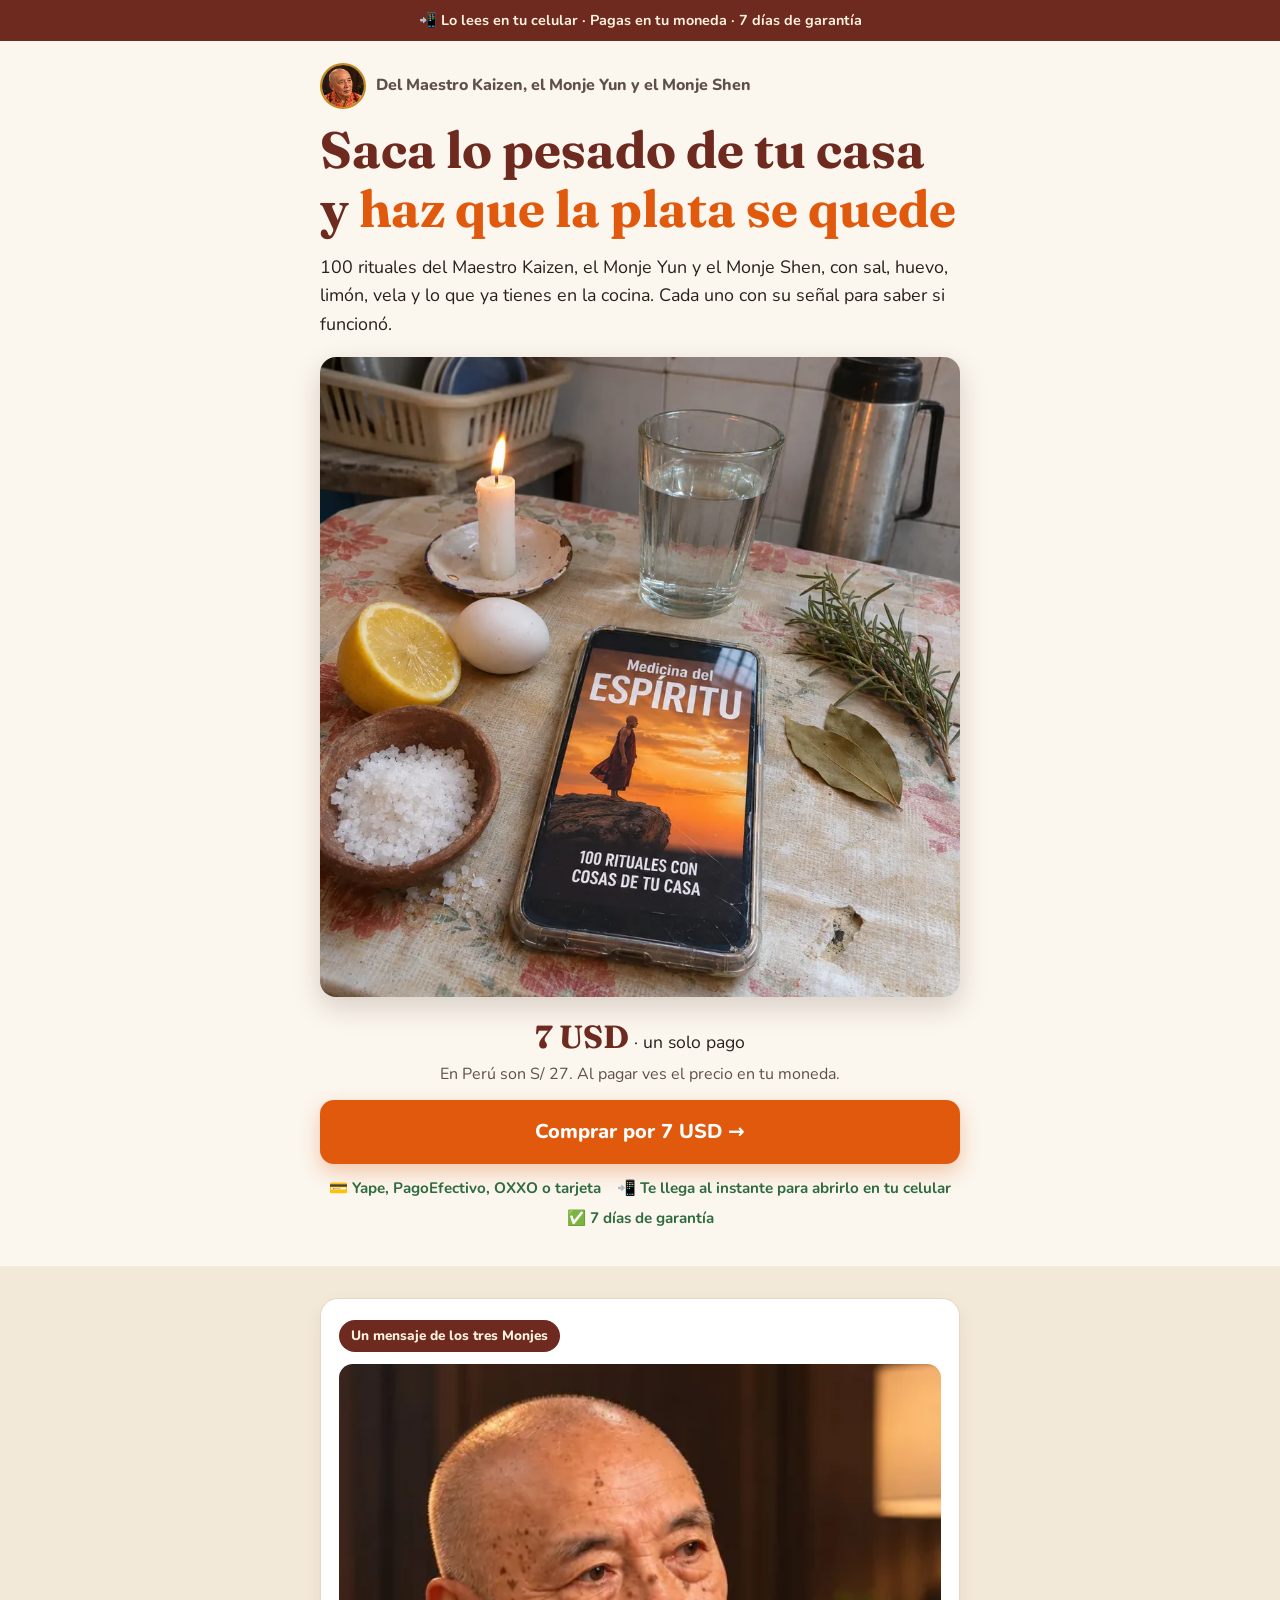
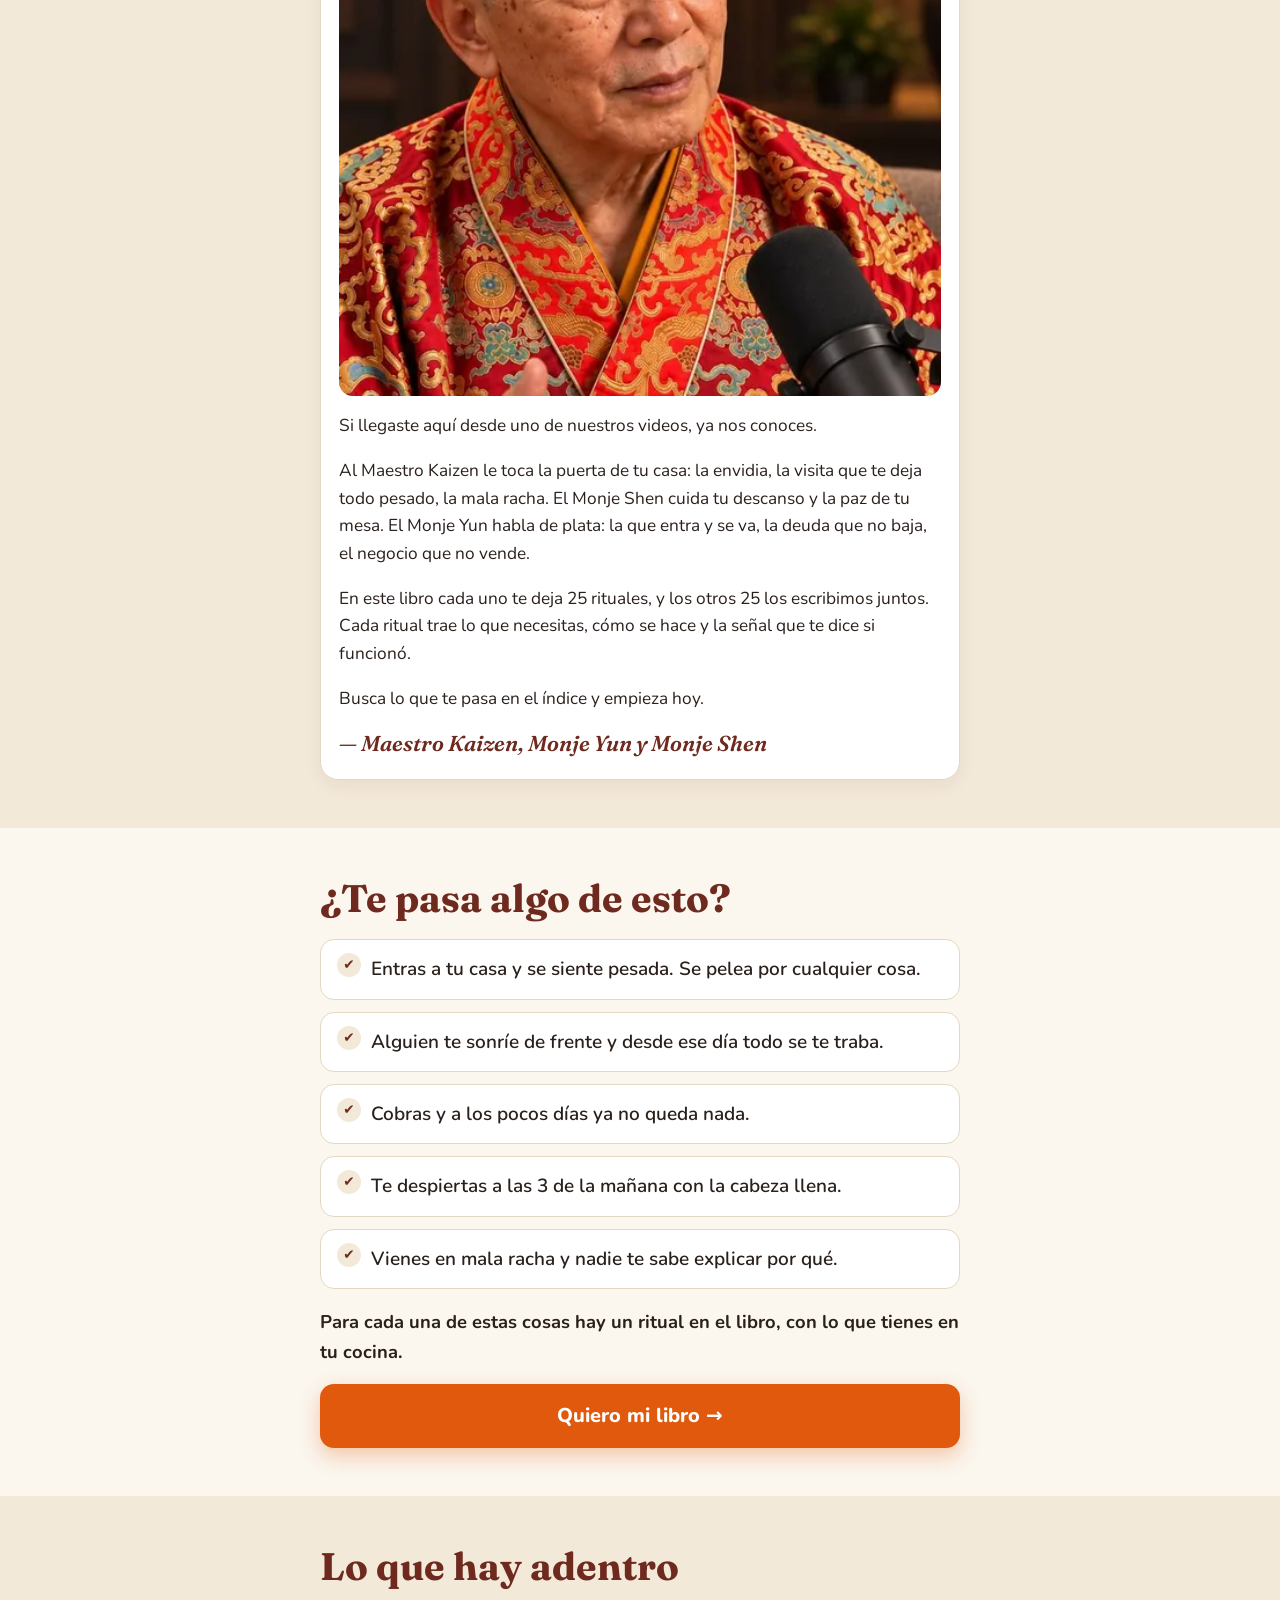
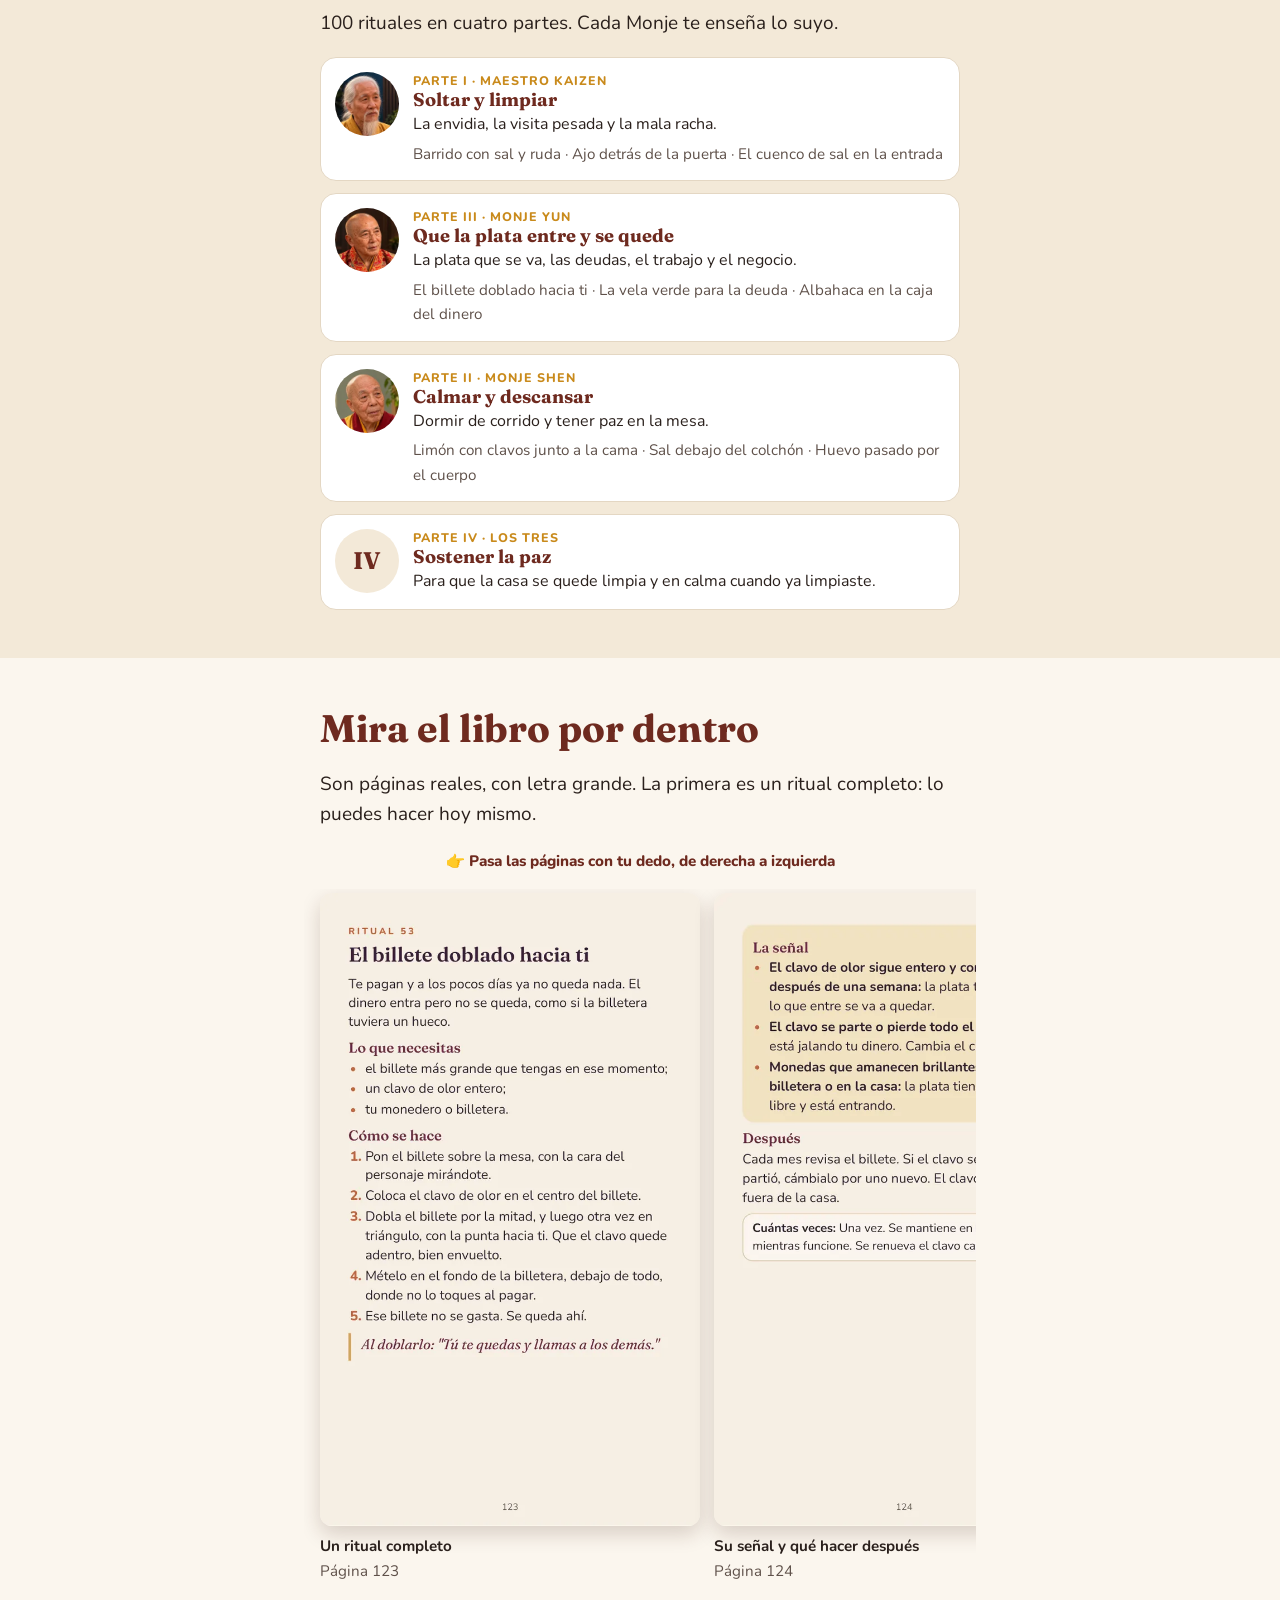
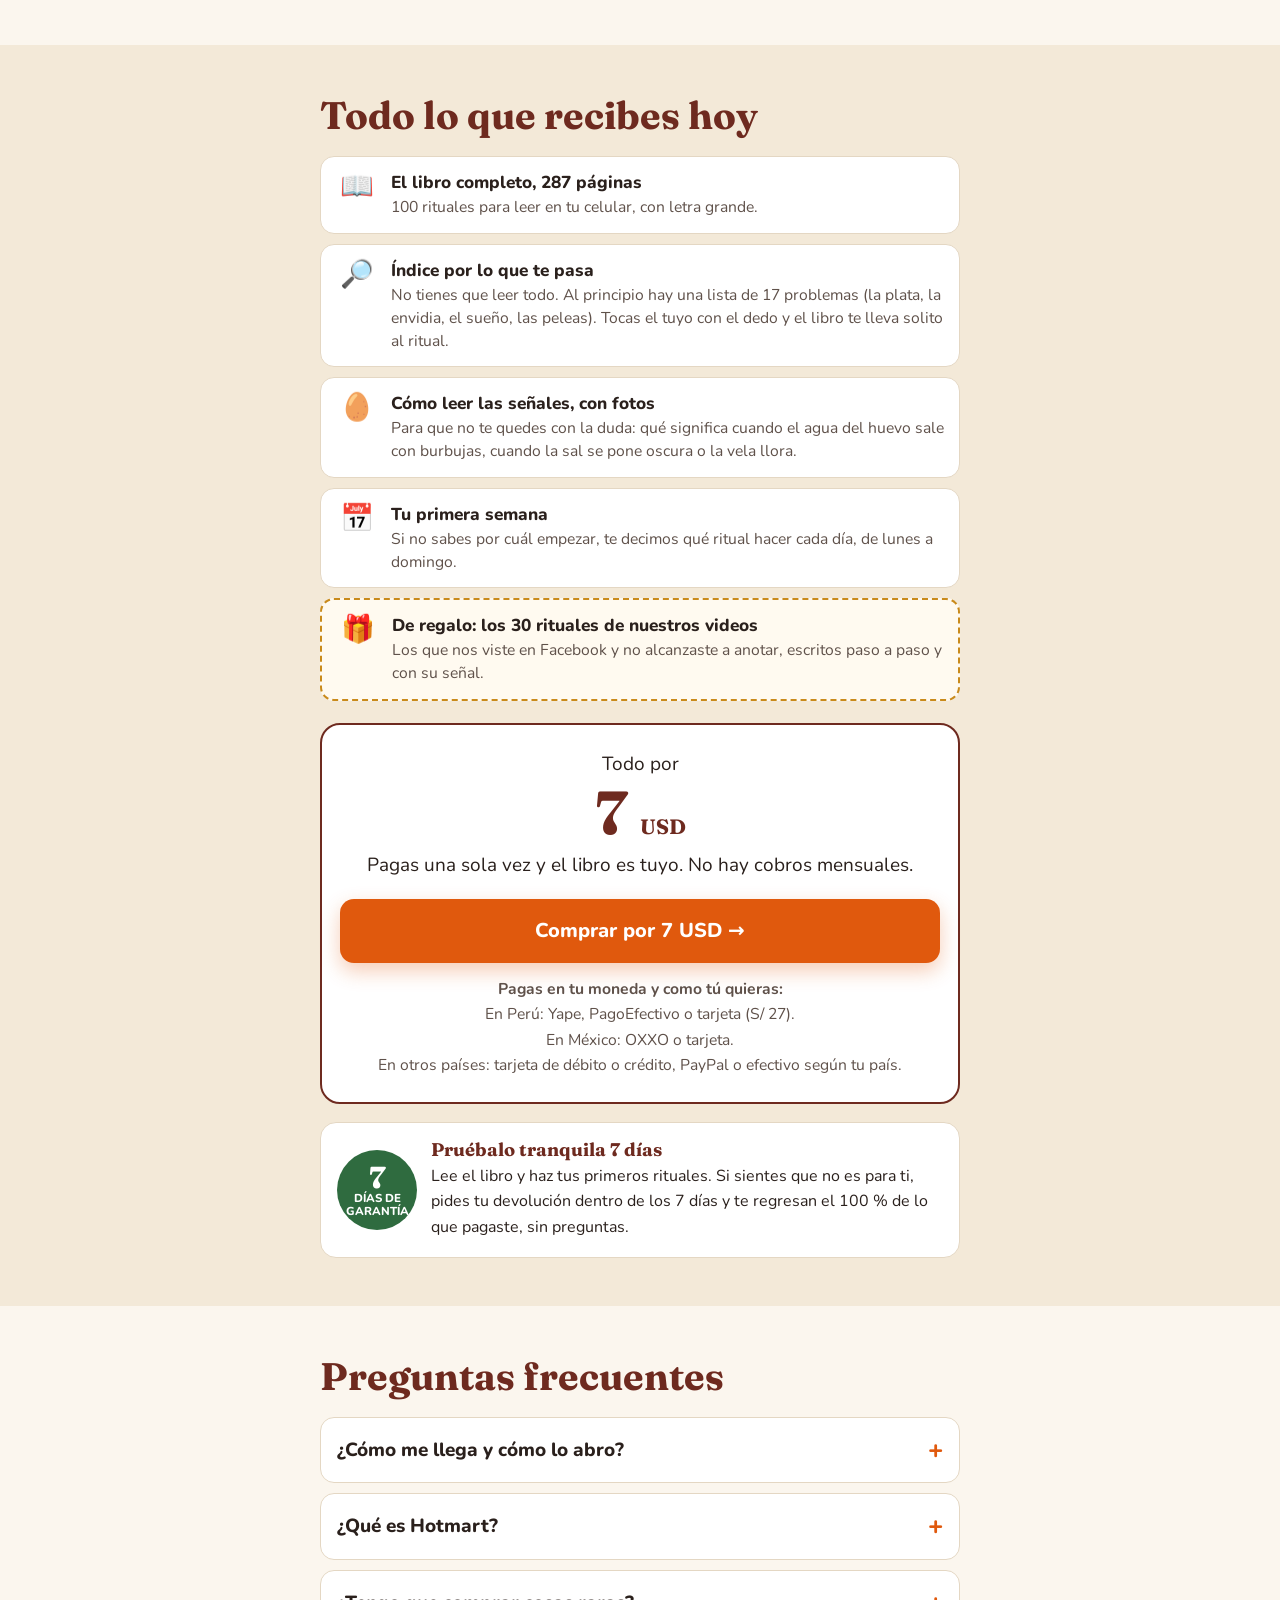
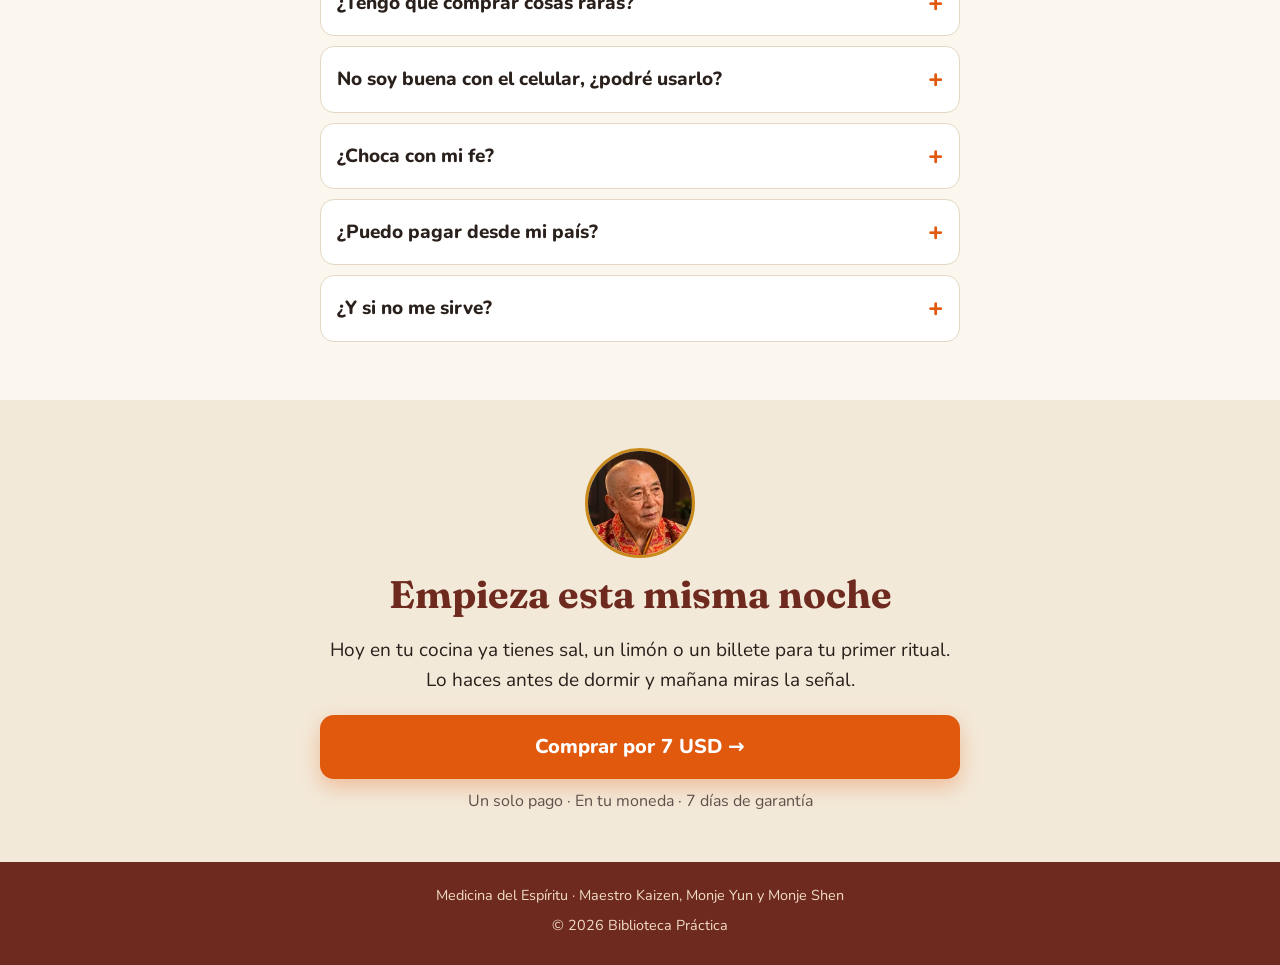
==== commit f5f5df3f: "Medicina: landings por Monje" ====
--- a/medicina/index.html
+++ b/medicina/index.html
@@ -3,25 +3,26 @@
 <head>
   <meta charset="utf-8">
   <meta name="viewport" content="width=device-width, initial-scale=1">
-  <meta name="theme-color" content="#2a1612">
+  <meta name="theme-color" content="#fbf6ee">
   <title>Medicina del Espíritu | 100 rituales con cosas de tu casa</title>
-  <meta name="description" content="100 rituales con sal, huevo, limón, vela y hierbas para sacar lo pesado de tu casa, cortar la envidia y que la plata se quede. Cada uno con su señal. 7 USD, pago único.">
+  <meta name="description" content="100 rituales del Maestro Kaizen, el Monje Yun y el Monje Shen, con sal, huevo, limón, vela y lo que ya tienes en la cocina. Cada uno con su señal para saber si funcionó.">
   <meta property="og:type" content="website">
   <meta property="og:locale" content="es_LA">
   <meta property="og:title" content="Medicina del Espíritu: 100 rituales con cosas de tu casa">
-  <meta property="og:description" content="Los rituales del Maestro Kaizen, el Monje Yun y el Monje Shen, con su paso a paso y su señal. 7 USD, pago único.">
+  <meta property="og:description" content="100 rituales del Maestro Kaizen, el Monje Yun y el Monje Shen, con sal, huevo, limón, vela y lo que ya tienes en la cocina. Cada uno con su señal para saber si funcionó.">
   <meta property="og:image" content="https://biblioteca-practica.github.io/medicina/assets/producto-redes.jpg">
-  <meta property="og:image:width" content="1200">
-  <meta property="og:image:height" content="1200">
   <meta property="og:url" content="https://biblioteca-practica.github.io/medicina/">
   <link rel="canonical" href="https://biblioteca-practica.github.io/medicina/">
-  <meta name="twitter:card" content="summary_large_image">
   <link rel="icon" href="assets/hoja.svg" type="image/svg+xml">
-  <link rel="preload" as="image" href="assets/kaizen.webp">
+  <link rel="preload" as="image" href="assets/producto.webp">
   <link rel="preconnect" href="https://fonts.googleapis.com">
   <link rel="preconnect" href="https://fonts.gstatic.com" crossorigin>
   <link href="https://fonts.googleapis.com/css2?family=Fraunces:wght@600;700&family=Nunito:wght@400;600;700;800&display=swap" rel="stylesheet">
-  <!-- Meta Pixel (Biblioteca Practica - Libros). -->
+  <script>
+    (function () { var s = (new URLSearchParams(location.search).get("src") || "").toLowerCase();
+      var m = ["kaizen", "yun", "shen"].filter(function (x) { return s.indexOf(x) === 0; })[0];
+      if (m) location.replace(m + "/" + location.search + location.hash); })();
+  </script>
   <script>
     if (location.protocol === 'file:' || /^(localhost|127\.0\.0\.1)$/.test(location.hostname)) {
       window.fbq = function () {};
@@ -33,538 +34,256 @@
     document,'script','https://connect.facebook.net/en_US/fbevents.js');
     fbq('init', '1087344250838953');
     fbq('track', 'PageView');
-    fbq('track', 'ViewContent', {content_name: 'Medicina del Espiritu', value: 7, currency: 'USD'});
+    fbq('track', 'ViewContent', {content_name: 'Medicina del Espiritu', content_category: 'general', value: 7, currency: 'USD'});
     }
   </script>
   <noscript><img height="1" width="1" style="display:none" src="https://www.facebook.com/tr?id=1087344250838953&ev=PageView&noscript=1"></noscript>
   <style>
     :root {
-      --noche: #2a1612;
-      --noche-2: #46241a;
-      --oro: #f0b54a;
-      --oro-claro: #f8dc9c;
-      --crema: #fbf6ee;
-      --crema-2: #f3e9d8;
-      --tinta: #2b211d;
-      --suave: #6b5a52;
-      --linea: #e6dac6;
-      --boton: #f5a524;
-      --boton-hover: #ffb93d;
-      --radio: 18px;
+      --fondo: #fbf6ee; --fondo-2: #f3e9d8; --tinta: #2a201c; --suave: #5f514a; --linea: #e4d7c3;
+      --vino: #6e2a1f; --oro: #c98a1b; --boton: #e0590d; --boton-hover: #f26a1b; --verde: #2f6b3f;
     }
     * { box-sizing: border-box; }
     html { scroll-behavior: smooth; }
-    body {
-      margin: 0;
-      background: var(--crema);
-      color: var(--tinta);
-      font: 400 17px/1.6 "Nunito", system-ui, sans-serif;
-      -webkit-font-smoothing: antialiased;
-    }
-    img { max-width: 100%; height: auto; display: block; }
-    h1, h2, h3 { font-family: "Fraunces", Georgia, serif; line-height: 1.15; margin: 0 0 .5em; }
-    h2 { font-size: clamp(1.6rem, 6vw, 2.3rem); }
+    body { margin: 0; background: var(--fondo); color: var(--tinta); font: 400 19px/1.6 "Nunito", system-ui, sans-serif; -webkit-font-smoothing: antialiased; }
+    img, video { max-width: 100%; height: auto; display: block; }
+    h1, h2, h3 { font-family: "Fraunces", Georgia, serif; line-height: 1.15; margin: 0 0 .5em; color: var(--vino); }
+    h2 { font-size: clamp(1.7rem, 7vw, 2.4rem); }
     p { margin: 0 0 1em; }
-    .contenedor { width: min(100% - 32px, 1040px); margin-inline: auto; }
-    .angosto { width: min(100% - 32px, 680px); margin-inline: auto; }
-    .seccion { padding: 56px 0; }
-    .etiqueta {
-      display: inline-block;
-      font-weight: 800;
-      font-size: .78rem;
-      letter-spacing: .12em;
-      text-transform: uppercase;
-      color: #9a5a12;
-      margin-bottom: 10px;
-    }
-    .barra-top { background: #1a0d0a; color: var(--oro-claro); text-align: center; font-size: .82rem; font-weight: 700; padding: 8px 12px; }
-
-    .btn-comprar {
-      display: flex; align-items: center; justify-content: center; gap: 10px;
-      width: 100%; max-width: 460px; min-height: 60px; padding: 14px 22px;
-      border-radius: 999px; background: var(--boton); color: #2b1600;
-      font-weight: 800; font-size: 1.12rem; text-decoration: none; text-align: center;
-      box-shadow: 0 10px 24px rgba(245, 165, 36, .35);
-      transition: transform .15s ease, background .15s ease;
-    }
-    .btn-comprar:hover { background: var(--boton-hover); transform: translateY(-1px); }
-    .btn-comprar .flecha { font-size: 1.3em; line-height: 1; }
-    .bajo-boton { font-size: .9rem; color: var(--suave); margin: 10px 0 0; }
-    .confianza { display: flex; flex-wrap: wrap; gap: 6px 16px; list-style: none; padding: 0; margin: 14px 0 0; font-size: .86rem; font-weight: 700; }
-
-    /* Hero */
-    .hero {
-      background:
-        radial-gradient(120% 70% at 80% 0%, rgba(240, 150, 60, .22), transparent 60%),
-        linear-gradient(180deg, var(--noche) 0%, var(--noche-2) 100%);
-      color: #fff;
-      padding: 28px 0 44px;
-    }
-    .hero .contenedor { display: grid; gap: 22px; }
-    .hero .etiqueta { color: var(--oro); margin: 0; }
-    .hero h1 { font-size: clamp(1.9rem, 7.6vw, 3rem); margin: 0; }
-    .hero h1 em { font-style: normal; color: var(--oro-claro); }
-    .hero .sub { color: #f1e6de; font-size: 1.05rem; margin: 0; }
-    .hero-visual { position: relative; margin: 4px 0 84px; }
-    .trio { display: grid; grid-template-columns: repeat(3, 1fr); gap: 6px; border-radius: 22px; overflow: hidden; box-shadow: 0 18px 40px rgba(0, 0, 0, .45); }
-    .trio img { width: 100%; aspect-ratio: 3 / 4.4; object-fit: cover; object-position: 50% 18%; }
-    .hv-libro {
-      position: absolute; right: 8px; bottom: -78px; width: 27%;
-      border-radius: 6px; transform: rotate(4deg);
-      box-shadow: 0 14px 30px rgba(0, 0, 0, .55);
-    }
-    .hv-sello {
-      position: absolute; left: 12px; bottom: 12px;
-      background: rgba(26, 13, 10, .85); color: var(--oro-claro);
-      border: 1px solid rgba(248, 220, 156, .45); border-radius: 999px;
-      padding: 6px 14px; font-size: .85rem; font-weight: 800;
-    }
-    .beneficios { list-style: none; padding: 0; margin: 0; display: grid; gap: 10px; }
-    .beneficios li { display: flex; gap: 12px; align-items: flex-start; font-weight: 600; color: #f8efe9; }
-    .beneficios .ico { flex: 0 0 auto; width: 1.6em; text-align: center; }
-    .hero .bajo-boton { color: #dccbc2; }
-    .hero .confianza { color: #f1e6de; }
-    .prueba-social { display: flex; align-items: center; gap: 12px; margin-top: 18px; padding: 12px 14px; border-radius: 14px; background: rgba(255, 255, 255, .07); font-size: .92rem; color: #f8efe9; }
-    .caras { display: flex; flex: 0 0 auto; }
-    .caras img { width: 40px; height: 40px; border-radius: 50%; object-fit: cover; border: 2px solid var(--noche-2); margin-left: -10px; }
-    .caras img:first-child { margin-left: 0; }
-    .prueba-social b { color: var(--oro-claro); }
-
-    /* Dolor */
-    .dolor-lista { list-style: none; padding: 0; margin: 0 0 22px; display: grid; gap: 12px; }
-    .dolor-lista li { background: #fff; border: 1px solid var(--linea); border-radius: 14px; padding: 14px 16px 14px 46px; position: relative; }
-    .dolor-lista li::before { content: "🕯️"; position: absolute; left: 14px; top: 13px; }
-    .cita { font-family: "Fraunces", Georgia, serif; font-size: 1.25rem; line-height: 1.4; border-left: 4px solid var(--oro); padding: 4px 0 4px 16px; margin: 0; }
-
-    /* Monjes y pasos */
-    .ensenanza { background: linear-gradient(180deg, var(--noche-2), var(--noche)); color: #fff; }
-    .ensenanza .etiqueta { color: var(--oro); }
-    .ensenanza p { color: #f1e6de; font-size: 1.05rem; }
-    .monjes { display: grid; gap: 12px; margin: 22px 0 34px; }
-    .monje { display: grid; grid-template-columns: 64px 1fr; gap: 14px; align-items: start; background: rgba(255, 255, 255, .06); border-radius: 16px; padding: 14px; }
-    .monje img { width: 64px; height: 64px; border-radius: 50%; object-fit: cover; border: 2px solid var(--oro); }
-    .monje h3 { font-size: 1.1rem; margin: 2px 0 2px; color: #fff; }
-    .monje h3 span { display: block; font: 800 .72rem "Nunito", sans-serif; letter-spacing: .1em; text-transform: uppercase; color: var(--oro); }
-    .monje p { margin: 0; font-size: .95rem; }
-    .pasos { list-style: none; padding: 0; margin: 20px 0 0; display: grid; gap: 14px; }
-    .pasos li { display: grid; grid-template-columns: 48px 1fr; gap: 14px; align-items: start; background: rgba(255, 255, 255, .06); border-radius: 16px; padding: 16px; }
-    .pasos .num { width: 48px; height: 48px; border-radius: 50%; display: grid; place-items: center; background: var(--oro); color: #2b1600; font: 700 1.3rem "Fraunces", serif; }
-    .pasos h3 { font-size: 1.15rem; margin: 2px 0 4px; color: #fff; }
-    .pasos p { margin: 0; font-size: .98rem; }
-    .chips { display: flex; flex-wrap: wrap; gap: 8px; list-style: none; padding: 0; margin: 18px 0 0; }
-    .chips li { background: #fff; border: 1px solid var(--linea); border-radius: 999px; padding: 7px 13px; font-size: .9rem; font-weight: 700; }
-
-    /* Partes */
-    .semanas { display: grid; gap: 16px; margin-top: 22px; }
-    .semana { background: #fff; border: 1px solid var(--linea); border-radius: var(--radio); padding: 18px; }
-    .semana.regalo-parte { border: 2px dashed #e2b25a; background: #fffaf0; }
-    .semana h3 { font-size: 1.15rem; margin-bottom: 10px; }
-    .semana h3 span { display: block; font: 800 .75rem "Nunito", sans-serif; letter-spacing: .12em; text-transform: uppercase; color: #9a5a12; }
-    .semana ol { list-style: none; padding: 0; margin: 0; display: grid; gap: 7px; }
-    .semana li { display: grid; grid-template-columns: 34px 1fr; gap: 10px; align-items: center; font-size: .95rem; line-height: 1.35; }
-    .semana li b { width: 34px; height: 30px; border-radius: 999px; display: grid; place-items: center; background: var(--crema-2); font-size: .78rem; }
-    .semana .mas { font-size: .88rem; color: var(--suave); margin: 10px 0 0; }
-
-    /* Por dentro */
-    .por-dentro { background: var(--crema-2); }
-    .paginas { display: grid; grid-template-columns: repeat(2, 1fr); gap: 12px; margin-top: 18px; }
-    .paginas figure { margin: 0; }
-    .paginas img { border-radius: 10px; box-shadow: 0 8px 18px rgba(42, 34, 48, .18); }
-    .paginas figcaption { font-size: .78rem; line-height: 1.3; margin-top: 8px; color: var(--suave); }
-    .paginas figcaption b { display: block; color: var(--tinta); font-size: .86rem; }
-
-    /* Lo que recibes */
-    .pack { display: grid; gap: 10px; margin: 20px 0 26px; padding: 0; list-style: none; }
-    .pack li { display: grid; grid-template-columns: 40px 1fr auto; gap: 12px; align-items: center; background: #fff; border: 1px solid var(--linea); border-radius: 14px; padding: 14px; }
-    .pack .ico { font-size: 1.6rem; text-align: center; }
-    .pack h3 { font: 800 1rem "Nunito", sans-serif; margin: 0; }
-    .pack p { margin: 2px 0 0; font-size: .9rem; color: var(--suave); line-height: 1.4; }
-    .pack .tag { font-size: .7rem; font-weight: 800; letter-spacing: .06em; text-transform: uppercase; padding: 4px 8px; border-radius: 999px; background: #e8f5e9; color: #23662b; }
-    .pack .tag.regalo-tag { background: #fff1d6; color: #8a5a00; }
-    .precio { background: linear-gradient(180deg, var(--noche-2), var(--noche)); color: #fff; border-radius: 22px; padding: 28px 20px; text-align: center; }
-    .precio .etiqueta { color: var(--oro); }
-    .precio .monto { font: 700 3.6rem/1 "Fraunces", serif; color: var(--oro-claro); margin: 4px 0 6px; }
-    .precio .monto small { font-size: 1.2rem; }
-    .precio p { color: #f1e6de; margin-bottom: 6px; }
-    .precio .subida { color: var(--oro-claro); font-weight: 800; }
-    .precio .btn-comprar { margin: 18px auto 0; }
-    .precio .pagos { font-size: .88rem; color: #dccbc2; margin-top: 14px; }
-    .precio .confianza { justify-content: center; color: #f1e6de; }
-    .garantia { display: grid; grid-template-columns: 84px 1fr; gap: 16px; align-items: center; background: #fff; border: 1px solid var(--linea); border-radius: var(--radio); padding: 20px; margin-top: 22px; }
-    .garantia .sello { width: 84px; height: 84px; border-radius: 50%; display: grid; place-items: center; text-align: center; background: var(--oro); color: #2b1600; font: 800 .72rem/1.1 "Nunito", sans-serif; text-transform: uppercase; }
+    .caja { width: min(100% - 32px, 640px); margin-inline: auto; }
+    .seccion { padding: 48px 0; }
+    .alt { background: var(--fondo-2); }
+    .barra-top { background: var(--vino); color: #fff3df; text-align: center; font-size: .9rem; font-weight: 700; padding: 9px 12px; }
+
+    .btn { display: flex; align-items: center; justify-content: center; gap: 10px; width: 100%; min-height: 64px; padding: 14px 20px;
+      border-radius: 14px; background: var(--boton); color: #fff; font-weight: 800; font-size: 1.25rem; text-decoration: none; text-align: center;
+      box-shadow: 0 8px 20px rgba(224, 89, 13, .3); transition: background .15s ease; }
+    .btn:hover { background: var(--boton-hover); }
+    .bajo { font-size: 1rem; color: var(--suave); margin: 10px 0 0; text-align: center; }
+    .sellos { display: flex; flex-wrap: wrap; justify-content: center; gap: 6px 16px; list-style: none; padding: 0; margin: 12px 0 0; font-size: .95rem; font-weight: 700; color: var(--verde); }
+
+    .hero { padding: 22px 0 36px; }
+    .quien { display: flex; align-items: center; gap: 10px; font-weight: 800; color: var(--suave); font-size: 1rem; margin-bottom: 12px; }
+    .quien img { width: 46px; height: 46px; border-radius: 50%; object-fit: cover; border: 2px solid var(--oro); }
+    .hero h1 { font-size: clamp(2.1rem, 9vw, 3.2rem); margin-bottom: 14px; }
+    .hero h1 em { font-style: normal; color: var(--boton); }
+    .hero .sub { font-size: 1.12rem; color: var(--tinta); }
+    .foto-hero { width: 100%; border-radius: 16px; margin: 18px 0 20px; box-shadow: 0 10px 28px rgba(60, 30, 10, .18); }
+    .precio-hero { text-align: center; margin: 0 0 12px; font-size: 1.1rem; }
+    .precio-hero b { font: 700 2rem "Fraunces", serif; color: var(--vino); }
+
+    .mensaje { background: #fff; border: 1px solid var(--linea); border-radius: 18px; padding: 20px 18px 22px; box-shadow: 0 6px 18px rgba(60, 30, 10, .06); }
+    .mensaje .etq { display: inline-block; background: var(--vino); color: #fff3df; font-weight: 800; font-size: .85rem; border-radius: 999px; padding: 5px 12px; margin-bottom: 12px; }
+    .video { position: relative; border-radius: 14px; overflow: hidden; background: #000; aspect-ratio: 9 / 16; max-height: 78vh; margin: 0 auto 18px; }
+    .video video, .video img { width: 100%; height: 100%; object-fit: cover; }
+    .play { position: absolute; inset: 0; display: grid; place-items: center; background: linear-gradient(180deg, transparent 55%, rgba(0,0,0,.55)); border: 0; cursor: pointer; padding: 0; }
+    .play span { display: flex; align-items: center; gap: 10px; background: var(--boton); color: #fff; font: 800 1.15rem "Nunito", sans-serif; border-radius: 999px; padding: 14px 22px; box-shadow: 0 8px 20px rgba(0,0,0,.35); }
+    .play span::before { content: ""; border-left: 16px solid #fff; border-top: 10px solid transparent; border-bottom: 10px solid transparent; }
+    .foto-monje { width: 100%; border-radius: 14px; aspect-ratio: 4 / 4.2; object-fit: cover; object-position: 50% 15%; margin-bottom: 16px; }
+    .carta p { font-size: 1.08rem; }
+    .firma { font: italic 600 1.35rem "Fraunces", serif; color: var(--vino); margin: 6px 0 0; }
+
+    .dolores { list-style: none; padding: 0; margin: 0; display: grid; gap: 12px; }
+    .dolores li { background: #fff; border: 1px solid var(--linea); border-radius: 14px; padding: 14px 16px 14px 50px; position: relative; font-weight: 600; }
+    .dolores li::before { content: "✔"; position: absolute; left: 16px; top: 13px; width: 24px; height: 24px; border-radius: 50%; background: var(--fondo-2); color: var(--vino); display: grid; place-items: center; font-size: .85rem; }
+    .remate { font-size: 1.15rem; font-weight: 700; margin-top: 18px; }
+
+    .partes { display: grid; gap: 12px; margin-top: 16px; }
+    .parte { display: grid; grid-template-columns: 64px 1fr; gap: 14px; background: #fff; border: 1px solid var(--linea); border-radius: 16px; padding: 14px; }
+    .parte.suya { border: 2px solid var(--oro); }
+    .parte img { width: 64px; height: 64px; border-radius: 50%; object-fit: cover; }
+    .parte .num { width: 64px; height: 64px; border-radius: 50%; display: grid; place-items: center; background: var(--fondo-2); font: 700 1.5rem "Fraunces", serif; color: var(--vino); }
+    .parte h3 { font-size: 1.15rem; margin: 0 0 2px; }
+    .parte h3 small { display: block; font: 800 .78rem "Nunito", sans-serif; letter-spacing: .08em; text-transform: uppercase; color: var(--oro); }
+    .parte p { margin: 0; font-size: 1rem; }
+    .parte .ej { color: var(--suave); font-size: .95rem; margin-top: 4px; }
+
+    .carrusel { display: flex; gap: 14px; overflow-x: auto; scroll-snap-type: x mandatory; padding: 4px 16px 14px; margin: 16px -16px 0; -webkit-overflow-scrolling: touch; }
+    .carrusel figure { flex: 0 0 82%; max-width: 380px; margin: 0; scroll-snap-align: center; }
+    .carrusel img { border-radius: 12px; box-shadow: 0 8px 20px rgba(60, 30, 10, .18); }
+    .carrusel figcaption { font-size: .95rem; margin-top: 8px; color: var(--suave); }
+    .carrusel figcaption b { display: block; color: var(--tinta); }
+    .desliza { font-size: .95rem; color: var(--suave); text-align: center; margin: 4px 0 0; }
+
+    .recibes { list-style: none; padding: 0; margin: 16px 0 22px; display: grid; gap: 10px; }
+    .recibes li { display: grid; grid-template-columns: 44px 1fr; gap: 12px; align-items: start; background: #fff; border: 1px solid var(--linea); border-radius: 14px; padding: 14px; }
+    .recibes .ico { font-size: 1.7rem; text-align: center; line-height: 1.2; }
+    .recibes h3 { font: 800 1.08rem "Nunito", sans-serif; color: var(--tinta); margin: 0; }
+    .recibes p { margin: 2px 0 0; font-size: .98rem; color: var(--suave); line-height: 1.45; }
+    .recibes .regalo { border: 2px dashed var(--oro); background: #fffaf0; }
+    .precio { background: #fff; border: 2px solid var(--vino); border-radius: 20px; padding: 24px 18px; text-align: center; }
+    .precio .monto { font: 700 3.8rem/1 "Fraunces", serif; color: var(--vino); margin: 4px 0 6px; }
+    .precio .monto small { font-size: 1.3rem; }
+    .precio .pagos { font-size: .98rem; color: var(--suave); margin: 14px 0 0; }
+    .garantia { display: grid; grid-template-columns: 80px 1fr; gap: 14px; align-items: center; margin-top: 18px; background: #fff; border: 1px solid var(--linea); border-radius: 16px; padding: 16px; }
+    .garantia .sello { width: 80px; height: 80px; border-radius: 50%; display: grid; place-items: center; text-align: center; background: var(--verde); color: #fff; font: 800 .72rem/1.1 "Nunito", sans-serif; text-transform: uppercase; }
     .garantia .sello b { display: block; font: 700 1.9rem/1 "Fraunces", serif; }
-    .garantia h3 { font-size: 1.15rem; margin-bottom: 4px; }
-    .garantia p { margin: 0; font-size: .95rem; }
-
-    /* Preguntas */
+    .garantia h3 { font-size: 1.15rem; margin: 0 0 4px; }
+    .garantia p { margin: 0; font-size: 1rem; }
+
     .faq details { background: #fff; border: 1px solid var(--linea); border-radius: 14px; padding: 0 16px; margin-bottom: 10px; }
-    .faq summary { cursor: pointer; font-weight: 800; padding: 16px 28px 16px 0; list-style: none; position: relative; }
+    .faq summary { cursor: pointer; font-weight: 800; padding: 17px 30px 17px 0; list-style: none; position: relative; }
     .faq summary::-webkit-details-marker { display: none; }
-    .faq summary::after { content: "+"; position: absolute; right: 0; top: 12px; font-size: 1.4rem; color: #9a5a12; }
+    .faq summary::after { content: "+"; position: absolute; right: 0; top: 12px; font-size: 1.6rem; color: var(--boton); }
     .faq details[open] summary::after { content: "–"; }
     .faq details p { margin: 0 0 16px; color: var(--suave); }
 
-    /* Cierre */
-    .cierre { background: linear-gradient(180deg, var(--noche), #1a0d0a); color: #fff; text-align: center; }
-    .cierre .caras { justify-content: center; margin-bottom: 16px; }
-    .cierre .caras img { width: 84px; height: 84px; border: 3px solid var(--oro); margin-left: -16px; }
-    .cierre .caras img:first-child { margin-left: 0; }
-    .cierre p { color: #f1e6de; }
-    .cierre .btn-comprar { margin: 20px auto 0; }
-    .pie { background: #1a0d0a; color: #b8a39a; text-align: center; font-size: .85rem; padding: 22px 16px 96px; }
+    .cierre { text-align: center; }
+    .cierre .cara { width: 110px; height: 110px; border-radius: 50%; object-fit: cover; margin: 0 auto 14px; border: 3px solid var(--oro); }
+    .pie { background: var(--vino); color: #f1dcc8; text-align: center; font-size: .9rem; padding: 22px 16px 100px; }
     .pie p { margin: 0 0 6px; }
 
-    .barra-fija {
-      position: fixed; left: 0; right: 0; bottom: 0;
-      display: flex; align-items: center; justify-content: space-between; gap: 12px;
-      padding: 10px 14px calc(10px + env(safe-area-inset-bottom));
-      background: rgba(26, 13, 10, .96); color: #fff;
-      box-shadow: 0 -8px 24px rgba(0, 0, 0, .3); z-index: 20;
-      transform: translateY(110%); transition: transform .25s ease;
-    }
+    .barra-fija { position: fixed; left: 0; right: 0; bottom: 0; display: flex; align-items: center; justify-content: space-between; gap: 12px;
+      padding: 10px 14px calc(10px + env(safe-area-inset-bottom)); background: #fff; border-top: 1px solid var(--linea);
+      box-shadow: 0 -8px 24px rgba(60, 30, 10, .15); z-index: 20; transform: translateY(110%); transition: transform .25s ease; }
     .barra-fija.visible { transform: translateY(0); }
-    .barra-fija .texto { font-size: .9rem; line-height: 1.25; }
-    .barra-fija .texto b { color: var(--oro-claro); font-size: 1.05rem; }
-    .barra-fija .btn-comprar { width: auto; min-height: 48px; font-size: 1rem; padding: 10px 20px; box-shadow: none; }
-
-    @media (min-width: 860px) {
-      .hero { padding: 48px 0 64px; }
-      .hero .contenedor { grid-template-columns: 1.05fr .95fr; align-items: center; column-gap: 48px; }
-      .hero-texto { grid-column: 1; }
-      .hero-visual { grid-column: 2; grid-row: 1 / span 2; }
-      .semanas { grid-template-columns: repeat(2, 1fr); }
-      .paginas { grid-template-columns: repeat(4, 1fr); }
-      .monjes { grid-template-columns: repeat(3, 1fr); }
-      .monje { grid-template-columns: 1fr; text-align: center; }
-      .monje img { margin: 0 auto; width: 84px; height: 84px; }
-      .barra-fija { display: none; }
-      .pie { padding-bottom: 22px; }
-    }
+    .barra-fija .texto { font-size: .95rem; line-height: 1.25; font-weight: 700; }
+    .barra-fija .texto b { color: var(--vino); font-size: 1.2rem; }
+    .barra-fija .btn { width: auto; min-height: 52px; font-size: 1.08rem; padding: 10px 18px; box-shadow: none; }
+    @media (min-width: 900px) { .barra-fija { display: none; } .pie { padding-bottom: 22px; } }
   </style>
 </head>
 <body>
-  <div class="barra-top">🕯️ Acceso inmediato · Pago único · 7 días de garantía</div>
+  <div class="barra-top">📲 Lo lees en tu celular · Pagas en tu moneda · 7 días de garantía</div>
 
   <header class="hero">
-    <div class="contenedor">
-      <div class="hero-texto">
-        <p class="etiqueta">Del Maestro Kaizen, el Monje Yun y el Monje Shen</p>
-        <h1>Saca lo pesado de tu casa y <em>haz que la plata se quede</em></h1>
+    <div class="caja">
+      <div class="quien"><img src="assets/cara-yun.webp" width="46" height="46" alt="">Del Maestro Kaizen, el Monje Yun y el Monje Shen</div>
+      <h1>Saca lo pesado de tu casa y <em>haz que la plata se quede</em></h1>
+      <p class="sub">100 rituales del Maestro Kaizen, el Monje Yun y el Monje Shen, con sal, huevo, limón, vela y lo que ya tienes en la cocina. Cada uno con su señal para saber si funcionó.</p>
+      <img class="foto-hero" src="assets/producto.webp" width="900" height="900" alt="El libro Medicina del Espíritu en un celular, con sal, limón, huevo y una vela en la mesa">
+      <p class="precio-hero"><b>7 USD</b> · un solo pago</p>
+      <p class="bajo" style="margin:-6px 0 12px">En Perú son S/ 27. Al pagar ves el precio en tu moneda.</p>
+      <a class="btn" href="#comprar" data-boton="hero">Comprar por 7 USD →</a>
+      <ul class="sellos"><li>💳 Yape, PagoEfectivo, OXXO o tarjeta</li><li>📲 Te llega al instante para abrirlo en tu celular</li><li>✅ 7 días de garantía</li></ul>
+    </div>
+  </header>
+
+  <section class="seccion alt" style="padding-top:32px">
+    <div class="caja">
+      <div class="mensaje">
+        <span class="etq">Un mensaje de los tres Monjes</span>
+        <img class="foto-monje" src="assets/yun.webp" width="520" height="867" loading="lazy" alt="Monje Yun">
+        <div class="carta"><p>Si llegaste aquí desde uno de nuestros videos, ya nos conoces.</p><p>Al Maestro Kaizen le toca la puerta de tu casa: la envidia, la visita que te deja todo pesado, la mala racha. El Monje Shen cuida tu descanso y la paz de tu mesa. El Monje Yun habla de plata: la que entra y se va, la deuda que no baja, el negocio que no vende.</p><p>En este libro cada uno te deja 25 rituales, y los otros 25 los escribimos juntos. Cada ritual trae lo que necesitas, cómo se hace y la señal que te dice si funcionó.</p><p>Busca lo que te pasa en el índice y empieza hoy.</p></div>
+        <p class="firma">— Maestro Kaizen, Monje Yun y Monje Shen</p>
       </div>
-
-      <div class="hero-visual">
-        <div class="trio">
-          <img src="assets/kaizen.webp" width="520" height="867" alt="Maestro Kaizen">
-          <img src="assets/yun.webp" width="520" height="867" alt="Monje Yun">
-          <img src="assets/shen.webp" width="520" height="867" alt="Monje Shen">
-        </div>
-        <img class="hv-libro" src="assets/portada.webp" width="640" height="1021" alt="Portada del libro Medicina del Espíritu">
-        <span class="hv-sello">🧂 130 rituales con su señal</span>
+    </div>
+  </section>
+
+  <section class="seccion">
+    <div class="caja">
+      <h2>¿Te pasa algo de esto?</h2>
+      <ul class="dolores"><li>Entras a tu casa y se siente pesada. Se pelea por cualquier cosa.</li><li>Alguien te sonríe de frente y desde ese día todo se te traba.</li><li>Cobras y a los pocos días ya no queda nada.</li><li>Te despiertas a las 3 de la mañana con la cabeza llena.</li><li>Vienes en mala racha y nadie te sabe explicar por qué.</li></ul>
+      <p class="remate">Para cada una de estas cosas hay un ritual en el libro, con lo que tienes en tu cocina.</p>
+      <a class="btn" href="#comprar" data-boton="dolores">Quiero mi libro →</a>
+    </div>
+  </section>
+
+  <section class="seccion alt">
+    <div class="caja">
+      <h2>Lo que hay adentro</h2>
+      <p>100 rituales en cuatro partes. Cada Monje te enseña lo suyo.</p>
+      <div class="partes"><div class="parte"><img src="assets/cara-kaizen.webp" width="64" height="64" loading="lazy" alt=""><div><h3><small>Parte I · Maestro Kaizen</small>Soltar y limpiar</h3><p>La envidia, la visita pesada y la mala racha.</p><p class="ej">Barrido con sal y ruda · Ajo detrás de la puerta · El cuenco de sal en la entrada</p></div></div><div class="parte"><img src="assets/cara-yun.webp" width="64" height="64" loading="lazy" alt=""><div><h3><small>Parte III · Monje Yun</small>Que la plata entre y se quede</h3><p>La plata que se va, las deudas, el trabajo y el negocio.</p><p class="ej">El billete doblado hacia ti · La vela verde para la deuda · Albahaca en la caja del dinero</p></div></div><div class="parte"><img src="assets/cara-shen.webp" width="64" height="64" loading="lazy" alt=""><div><h3><small>Parte II · Monje Shen</small>Calmar y descansar</h3><p>Dormir de corrido y tener paz en la mesa.</p><p class="ej">Limón con clavos junto a la cama · Sal debajo del colchón · Huevo pasado por el cuerpo</p></div></div><div class="parte"><span class="num">IV</span><div><h3><small>Parte IV · Los tres</small>Sostener la paz</h3><p>Para que la casa se quede limpia y en calma cuando ya limpiaste.</p></div></div></div>
+    </div>
+  </section>
+
+  <section class="seccion">
+    <div class="caja">
+      <h2>Mira el libro por dentro</h2>
+      <p>Son páginas reales, con letra grande. La primera es un ritual completo: lo puedes hacer hoy mismo.</p>
+      <p class="desliza" style="font-weight:800;color:var(--vino)">👉 Pasa las páginas con tu dedo, de derecha a izquierda</p>
+      <div class="carrusel"><figure><a href="assets/pag-ritual.webp" target="_blank" rel="noopener"><img src="assets/pag-ritual.webp" width="681" height="1135" loading="lazy" decoding="async" alt="Un ritual completo"></a><figcaption><b>Un ritual completo</b>Página 123</figcaption></figure><figure><a href="assets/pag-senal.webp" target="_blank" rel="noopener"><img src="assets/pag-senal.webp" width="681" height="1135" loading="lazy" decoding="async" alt="Su señal y qué hacer después"></a><figcaption><b>Su señal y qué hacer después</b>Página 124</figcaption></figure><figure><a href="assets/pag-indice.webp" target="_blank" rel="noopener"><img src="assets/pag-indice.webp" width="681" height="1135" loading="lazy" decoding="async" alt="El índice por lo que te pasa"></a><figcaption><b>El índice por lo que te pasa</b>Página 7</figcaption></figure><figure><a href="assets/pag-parte.webp" target="_blank" rel="noopener"><img src="assets/pag-parte.webp" width="681" height="1135" loading="lazy" decoding="async" alt="Cada parte con su Monje"></a><figcaption><b>Cada parte con su Monje</b>Página 16</figcaption></figure></div>
+    </div>
+  </section>
+
+  <section class="seccion alt" id="comprar">
+    <div class="caja">
+      <h2>Todo lo que recibes hoy</h2>
+      <ul class="recibes">
+        <li><span class="ico">📖</span><div><h3>El libro completo, 287 páginas</h3><p>100 rituales para leer en tu celular, con letra grande.</p></div></li>
+        <li><span class="ico">🔎</span><div><h3>Índice por lo que te pasa</h3><p>No tienes que leer todo. Al principio hay una lista de 17 problemas (la plata, la envidia, el sueño, las peleas). Tocas el tuyo con el dedo y el libro te lleva solito al ritual.</p></div></li>
+        <li><span class="ico">🥚</span><div><h3>Cómo leer las señales, con fotos</h3><p>Para que no te quedes con la duda: qué significa cuando el agua del huevo sale con burbujas, cuando la sal se pone oscura o la vela llora.</p></div></li>
+        <li><span class="ico">📅</span><div><h3>Tu primera semana</h3><p>Si no sabes por cuál empezar, te decimos qué ritual hacer cada día, de lunes a domingo.</p></div></li>
+        <li class="regalo"><span class="ico">🎁</span><div><h3>De regalo: los 30 rituales de nuestros videos</h3><p>Los que nos viste en Facebook y no alcanzaste a anotar, escritos paso a paso y con su señal.</p></div></li>
+      </ul>
+      <div class="precio">
+        <div>Todo por</div>
+        <div class="monto">7 <small>USD</small></div>
+        <p>Pagas una sola vez y el libro es tuyo. No hay cobros mensuales.</p>
+        <a class="btn" href="#comprar" data-boton="precio">Comprar por 7 USD →</a>
+        <p class="pagos"><b>Pagas en tu moneda y como tú quieras:</b><br>En Perú: Yape, PagoEfectivo o tarjeta (S/ 27).<br>En México: OXXO o tarjeta.<br>En otros países: tarjeta de débito o crédito, PayPal o efectivo según tu país.</p>
       </div>
-
-      <div class="hero-texto">
-        <p class="sub">100 rituales con sal, huevo, limón, vela y hierbas que ya tienes en la cocina. Cada uno con su paso a paso y la señal que te dice si funcionó.</p>
-        <div style="margin-top:20px">
-          <a class="btn-comprar" href="#comprar" data-boton="hero">Quiero mi libro ahora <span class="flecha">→</span></a>
-          <p class="bajo-boton">7 USD, pago único. Al pagar lo ves en tu moneda.</p>
-          <ul class="confianza">
-            <li>🔒 Pago seguro con Hotmart</li>
-            <li>✉️ Te llega al correo al toque</li>
-            <li>✅ 7 días de garantía</li>
-          </ul>
-        </div>
-        <ul class="beneficios" style="margin-top:26px">
-          <li><span class="ico">🧂</span>Qué hacer cuando la casa se siente pesada y pelean por cualquier cosa</li>
-          <li><span class="ico">🧄</span>Cómo cortar la envidia que te mandan y lo que deja una visita pesada</li>
-          <li><span class="ico">💰</span>25 rituales de plata: la que se va el mismo día, las deudas, el trabajo y el negocio</li>
-          <li><span class="ico">🌙</span>Para dormir de corrido y que la cabeza se calle cuando te acuestas</li>
-          <li><span class="ico">🥚</span>Cómo leer la señal en el huevo, la sal, la vela y el agua</li>
-        </ul>
-        <div class="prueba-social">
-          <span class="caras"><img src="assets/cara-kaizen.webp" width="40" height="40" alt=""><img src="assets/cara-yun.webp" width="40" height="40" alt=""><img src="assets/cara-shen.webp" width="40" height="40" alt=""></span>
-          <span>Son <b>los mismos monjes de los videos</b> que ves en Facebook. Aquí está todo lo que no entra en un video.</span>
-        </div>
-      </div>
-    </div>
-  </header>
-
-  <section class="seccion">
-    <div class="angosto">
-      <h2>¿Te pasa algo de esto?</h2>
-      <ul class="dolor-lista">
-        <li>Entras a tu casa y se siente pesada. En la casa se pelea por cualquier cosa.</li>
-        <li>Alguien te sonríe de frente y desde ese día todo se te tranca.</li>
-        <li>Cobras y a los pocos días ya no queda nada, como si la billetera tuviera un hueco.</li>
-        <li>Te despiertas a las 3 de la mañana con la cabeza llena y ya no vuelves a dormir.</li>
-        <li>Vienes en mala racha y nadie te sabe explicar por qué.</li>
-      </ul>
-      <p class="cita">«Lo que te mandan se queda en la casa hasta que alguien lo saca. Con sal, agua y una vela se saca.»</p>
-    </div>
-  </section>
-
-  <section class="seccion ensenanza">
-    <div class="angosto">
-      <span class="etiqueta">Quiénes te enseñan</span>
-      <h2>Cada monje te enseña lo suyo</h2>
-      <div class="monjes">
-        <div class="monje"><img src="assets/cara-kaizen.webp" width="84" height="84" loading="lazy" alt="Maestro Kaizen"><div><h3><span>Parte I</span>Maestro Kaizen</h3><p>La envidia, la visita que te deja todo pesado y la mala racha. Te enseña a soltar lo que traes de la calle y a limpiar lo que te mandaron.</p></div></div>
-        <div class="monje"><img src="assets/cara-shen.webp" width="84" height="84" loading="lazy" alt="Monje Shen"><div><h3><span>Parte II</span>Monje Shen</h3><p>Tu descanso. Que la cabeza se calle al acostarte, que no despiertes a las 3 de la mañana y que en tu mesa se coma sin pelear.</p></div></div>
-        <div class="monje"><img src="assets/cara-yun.webp" width="84" height="84" loading="lazy" alt="Monje Yun"><div><h3><span>Parte III</span>Monje Yun</h3><p>La plata. La que entra y se va el mismo día, la deuda que no baja, el trabajo que no sale y el negocio que no vende.</p></div></div>
-      </div>
-      <h2>Cómo se usa</h2>
-      <ol class="pasos">
-        <li><span class="num">1</span><div><h3>Buscas lo que te pasa</h3><p>El índice tiene 17 problemas de la vida diaria. Tocas el tuyo y te lleva directo al ritual.</p></div></li>
-        <li><span class="num">2</span><div><h3>Lo haces con lo que tienes en casa</h3><p>Cada ritual te dice qué necesitas y cómo se hace, paso por paso, y cuántas veces repetirlo.</p></div></li>
-        <li><span class="num">3</span><div><h3>Miras la señal</h3><p>El huevo, la sal, la vela o el agua te muestran si salió lo pesado. El libro te dice qué significa cada cosa y qué hacer después.</p></div></li>
-      </ol>
-    </div>
-  </section>
-
-  <section class="seccion">
-    <div class="angosto">
-      <h2>Busca lo que te pasa</h2>
-      <p>Estos son los 17 problemas del índice. Cada uno te lleva a los rituales que tocan.</p>
-      <ul class="chips">
-        <li>Duermes y amaneces cansada</li>
-        <li>La cabeza no para</li>
-        <li>La casa se siente pesada</li>
-        <li>Alguien te tiene envidia</li>
-        <li>Una visita te dejó mal</li>
-        <li>Pelea en la casa o con tu pareja</li>
-        <li>La plata no alcanza o se va</li>
-        <li>Deudas o te deben plata</li>
-        <li>Buscas trabajo</li>
-        <li>Tienes un negocio</li>
-        <li>Envidia a lo que ganas</li>
-        <li>Mala racha</li>
-        <li>Tus hijos y tu familia</li>
-        <li>Perdiste a alguien</li>
-        <li>Un miedo pegado al pecho</li>
-        <li>Te sientes sin fuerzas</li>
-        <li>Casa nueva o cosas heredadas</li>
-      </ul>
-    </div>
-  </section>
-
-  <section class="seccion" style="padding-top:8px">
-    <div class="contenedor">
-      <div class="angosto" style="width:auto;max-width:680px;margin:0">
-        <h2>Lo que hay adentro</h2>
-        <p>Cuatro partes de 25 rituales y un regalo al final. Aquí van algunos.</p>
-      </div>
-      <div class="semanas">
-        <div class="semana">
-          <h3><span>Parte I · Maestro Kaizen</span>Soltar y limpiar</h3>
-          <ol>
-            <li><b>2</b>Vinagre y sal en el agua de trapear</li>
-            <li><b>6</b>El cuenco de sal en la entrada</li>
-            <li><b>8</b>Ajo detrás de la puerta para cortar lo que te mandan</li>
-            <li><b>18</b>Barrido con sal y ruda desde el fondo hacia la calle</li>
-            <li><b>21</b>Clavos de olor en el bolsillo para un día difícil</li>
-          </ol>
-          <p class="mas">Y 20 rituales más.</p>
-        </div>
-        <div class="semana">
-          <h3><span>Parte II · Monje Shen</span>Calmar y descansar</h3>
-          <ol>
-            <li><b>28</b>Limón con clavos junto a la cama</li>
-            <li><b>34</b>El alumbre detrás de la puerta</li>
-            <li><b>38</b>Huevo pasado por el cuerpo (limpia completa)</li>
-            <li><b>44</b>Sal en el lugar de la discusión</li>
-            <li><b>47</b>Sal debajo del colchón</li>
-          </ol>
-          <p class="mas">Y 20 rituales más.</p>
-        </div>
-        <div class="semana">
-          <h3><span>Parte III · Monje Yun</span>Que la plata entre y se quede</h3>
-          <ol>
-            <li><b>51</b>La billetera limpia con agua de canela</li>
-            <li><b>53</b>El billete doblado hacia ti</li>
-            <li><b>57</b>La vela verde para pagar una deuda</li>
-            <li><b>61</b>Velas de tres colores para pedir un trabajo</li>
-            <li><b>66</b>Siete hojas de albahaca en la caja del dinero</li>
-          </ol>
-          <p class="mas">Y 20 rituales más.</p>
-        </div>
-        <div class="semana">
-          <h3><span>Parte IV · Los tres</span>Sostener la paz</h3>
-          <ol>
-            <li><b>78</b>Sal gruesa en las cuatro esquinas de la sala</li>
-            <li><b>87</b>La veladora de la familia</li>
-            <li><b>90</b>Lavar el piso de adentro hacia afuera con limón y sal</li>
-            <li><b>93</b>Pan y sal para abrir la casa nueva</li>
-            <li><b>95</b>Barrida de sal y vaso con limón después de visitas pesadas</li>
-          </ol>
-          <p class="mas">Y 20 rituales más.</p>
-        </div>
-        <div class="semana regalo-parte">
-          <h3><span>🎁 Regalo</span>Los 30 rituales de los videos</h3>
-          <ol>
-            <li><b>B7</b>Limpia con huevo y vaso con agua</li>
-            <li><b>B5</b>Tijera abierta bajo la alfombra de entrada</li>
-            <li><b>B16</b>Siete lentejas en la billetera</li>
-            <li><b>B20</b>Congelar la deuda en un vaso de agua</li>
-            <li><b>B29</b>Nunca barras de noche</li>
-          </ol>
-          <p class="mas">Los que contamos en Facebook, completos y con su señal.</p>
-        </div>
-      </div>
-    </div>
-  </section>
-
-  <section class="seccion por-dentro">
-    <div class="angosto">
-      <h2>Mira el libro por dentro</h2>
-      <p>Páginas reales del libro. La del billete es el ritual 53 completo: lo puedes hacer hoy mismo. Toca una para verla en grande.</p>
-      <div class="paginas">
-        <figure><a href="assets/pag-ritual.webp" target="_blank" rel="noopener"><img src="assets/pag-ritual.webp" width="681" height="1135" loading="lazy" decoding="async" alt="Página 123: ritual 53, el billete doblado hacia ti"></a><figcaption><b>Un ritual paso a paso</b>Página 123</figcaption></figure>
-        <figure><a href="assets/pag-senal.webp" target="_blank" rel="noopener"><img src="assets/pag-senal.webp" width="681" height="1135" loading="lazy" decoding="async" alt="Página 124: la señal del ritual y qué hacer después"></a><figcaption><b>Su señal y qué hacer después</b>Página 124</figcaption></figure>
-        <figure><a href="assets/pag-indice.webp" target="_blank" rel="noopener"><img src="assets/pag-indice.webp" width="681" height="1135" loading="lazy" decoding="async" alt="Página 7: índice por lo que te pasa"></a><figcaption><b>Busca por lo que te pasa</b>Página 7</figcaption></figure>
-        <figure><a href="assets/pag-parte.webp" target="_blank" rel="noopener"><img src="assets/pag-parte.webp" width="681" height="1135" loading="lazy" decoding="async" alt="Página 16: Parte I, Soltar y limpiar, con el Maestro Kaizen"></a><figcaption><b>Cada parte con su monje</b>Página 16</figcaption></figure>
-      </div>
-    </div>
-  </section>
-
-  <section class="seccion" id="comprar">
-    <div class="angosto">
-      <h2>Todo lo que recibes hoy</h2>
-      <ul class="pack">
-        <li><span class="ico">📖</span><div><h3>Libro de 287 páginas</h3><p>100 rituales en cuatro partes, para leer en el celular.</p></div><span class="tag">Incluido</span></li>
-        <li><span class="ico">🔎</span><div><h3>Índice por lo que te pasa</h3><p>17 problemas. Tocas el tuyo y te lleva al ritual.</p></div><span class="tag">Incluido</span></li>
-        <li><span class="ico">🥚</span><div><h3>Cómo leer las señales</h3><p>Con fotos: el huevo, la sal, la vela, el agua, el limón, el alumbre y las hierbas.</p></div><span class="tag">Incluido</span></li>
-        <li><span class="ico">📅</span><div><h3>Tu primera semana</h3><p>Qué ritual hacer cada día si no sabes por dónde empezar.</p></div><span class="tag">Incluido</span></li>
-        <li><span class="ico">🎁</span><div><h3>Los 30 rituales de los videos</h3><p>Completos, con su paso a paso y su señal.</p></div><span class="tag regalo-tag">Regalo</span></li>
-      </ul>
-
-      <div class="precio">
-        <span class="etiqueta">Precio de lanzamiento</span>
-        <div class="monto">7 <small>USD</small></div>
-        <p>Pago único. Son 130 rituales: ni 6 centavos cada uno.</p>
-        <p class="subida" id="subida" hidden></p>
-        <a class="btn-comprar" href="#comprar" data-boton="precio">Sí, quiero mi libro <span class="flecha">→</span></a>
-        <p class="pagos">Pagas con tarjeta, PayPal o en efectivo según tu país (OXXO en México, Yape y PagoEfectivo en Perú, y otros). Al pagar ves el precio en tu moneda.</p>
-        <ul class="confianza">
-          <li>🔒 Pago seguro con Hotmart</li>
-          <li>✉️ Te llega al correo al toque</li>
-        </ul>
-      </div>
-
       <div class="garantia">
         <div class="sello"><span><b>7</b>días de garantía</span></div>
-        <div>
-          <h3>Haz tus primeros rituales con calma</h3>
-          <p>Si sientes que no es para ti, pides el reembolso desde tu cuenta de Hotmart dentro de los 7 días y te devuelven el 100 % de lo que pagaste.</p>
-        </div>
+        <div><h3>Pruébalo tranquila 7 días</h3><p>Lee el libro y haz tus primeros rituales. Si sientes que no es para ti, pides tu devolución dentro de los 7 días y te regresan el 100 % de lo que pagaste, sin preguntas.</p></div>
       </div>
     </div>
   </section>
 
-  <section class="seccion faq" style="padding-top:8px">
-    <div class="angosto">
+  <section class="seccion faq">
+    <div class="caja">
       <h2>Preguntas frecuentes</h2>
-      <details><summary>¿Tengo que comprar cosas raras?</summary><p>Casi todo está en tu cocina: sal, limón, huevo, canela, ajo, romero, laurel, un vaso de agua. Lo demás (alumbre, ruda, una vela) lo consigues en el mercado por poco.</p></details>
-      <details><summary>¿Choca con mi fe o mi religión?</summary><p>No. Son rituales con cosas de tu casa y no te piden cambiar lo que crees. Si rezas, puedes sumar tu oración al ritual.</p></details>
-      <details><summary>¿Por dónde empiezo?</summary><p>Por el índice: buscas lo que te pasa y te dice qué ritual hacer. Si no sabes, el libro trae «Tu primera semana», con un ritual para cada día.</p></details>
-      <details><summary>¿Cómo sé si funcionó?</summary><p>Cada ritual trae su señal: qué mirar en el huevo, el agua, la sal o la vela, y qué hacer después según lo que veas.</p></details>
-      <details><summary>¿Cómo lo recibo?</summary><p>Apenas Hotmart confirma tu pago, te llega un correo con el acceso. Si no lo ves, revisa Promociones o Spam. Si pagas en efectivo, te llega cuando se acredita el pago.</p></details>
-      <details><summary>No soy buena con la tecnología, ¿podré usarlo?</summary><p>Sí. Abres el libro en el celular, tocas lo que te pasa en el índice y te lleva al ritual. Si te trabas, nos escribes desde tu compra en Hotmart (opción «Contactar al productor») y te ayudamos.</p></details>
+      <details><summary>¿Cómo me llega y cómo lo abro?</summary><p>Apenas pagas, te llega un correo de Hotmart con el botón para abrir tu libro. Lo descargas y queda guardado en tu celular para leerlo cuando quieras. Si no ves el correo, búscalo en «Correo no deseado». Si pagas en efectivo o con PagoEfectivo, te llega apenas se confirma tu pago.</p></details>
+      <details><summary>¿Qué es Hotmart?</summary><p>Es la plataforma que cobra y te entrega el libro. Es de Brasil y la usan miles de autores de libros y cursos en toda Latinoamérica. Tus datos de pago quedan con ellos, no con nosotros, y desde ahí pides tu devolución si la necesitas.</p></details>
+      <details><summary>¿Tengo que comprar cosas raras?</summary><p>Casi todo está en tu cocina: sal, limón, huevo, canela, ajo, romero, laurel y un vaso de agua. Lo demás (alumbre, ruda, una vela) lo consigues en el mercado por poco.</p></details>
+      <details><summary>No soy buena con el celular, ¿podré usarlo?</summary><p>Sí, está hecho pensando en ti. Tiene letra grande. Al principio hay una lista de problemas: tocas el tuyo con el dedo (por ejemplo «La plata no te alcanza») y el libro te lleva solito al ritual. Si te trabas, nos escribes y te ayudamos.</p></details>
+      <details><summary>¿Choca con mi fe?</summary><p>No. Son rituales con cosas de tu casa y no te piden cambiar lo que crees. Si rezas, puedes sumar tu oración al ritual.</p></details>
       <details><summary>¿Puedo pagar desde mi país?</summary><p>Sí. Al tocar el botón, Hotmart te muestra el precio en tu moneda y las formas de pago de tu país.</p></details>
-      <details><summary>¿Qué pasa si no me sirve?</summary><p>Tienes 7 días de garantía. Pides el reembolso desde Hotmart y te devuelven todo lo que pagaste.</p></details>
-      <details><summary>¿Es seguro pagar?</summary><p>Sí. El pago lo procesa Hotmart, una plataforma de productos digitales. Tus datos de pago no pasan por nosotros.</p></details>
-    </div>
-  </section>
-
-  <section class="seccion cierre">
-    <div class="angosto">
-      <span class="caras"><img src="assets/cara-kaizen.webp" width="84" height="84" loading="lazy" alt="Maestro Kaizen"><img src="assets/cara-yun.webp" width="84" height="84" loading="lazy" alt="Monje Yun"><img src="assets/cara-shen.webp" width="84" height="84" loading="lazy" alt="Monje Shen"></span>
-      <h2>Empieza hoy con lo que tienes en la cocina</h2>
-      <p>Buscas lo que te pasa, haces el ritual y miras la señal.</p>
-      <a class="btn-comprar" href="#comprar" data-boton="cierre">Quiero mi libro ahora <span class="flecha">→</span></a>
-      <p class="bajo-boton" style="color:#dccbc2">7 USD, pago único · 7 días de garantía</p>
+      <details><summary>¿Y si no me sirve?</summary><p>Tienes 7 días de garantía. Pides el reembolso desde Hotmart y te devuelven todo lo que pagaste.</p></details>
+    </div>
+  </section>
+
+  <section class="seccion alt cierre">
+    <div class="caja">
+      <img class="cara" src="assets/cara-yun.webp" width="110" height="110" loading="lazy" alt="">
+      <h2>Empieza esta misma noche</h2>
+      <p>Hoy en tu cocina ya tienes sal, un limón o un billete para tu primer ritual. Lo haces antes de dormir y mañana miras la señal.</p>
+      <a class="btn" href="#comprar" data-boton="cierre">Comprar por 7 USD →</a>
+      <p class="bajo">Un solo pago · En tu moneda · 7 días de garantía</p>
     </div>
   </section>
 
   <footer class="pie">
-    <p>¿Dudas? Escríbenos desde tu compra en Hotmart.</p>
+    <p>Medicina del Espíritu · Maestro Kaizen, Monje Yun y Monje Shen</p>
     <p>© 2026 Biblioteca Práctica</p>
   </footer>
 
   <div class="barra-fija" aria-hidden="true">
     <div class="texto">Medicina del Espíritu<br><b>7 USD</b> · pago único</div>
-    <a class="btn-comprar" href="#comprar" data-boton="barra">Lo quiero →</a>
+    <a class="btn" href="#comprar" data-boton="barra">Comprar →</a>
   </div>
 
   <script>
-    // Enlace de pago de Hotmart. VENTA_PAUSADA = true deja los botones en "Disponible muy pronto".
-    const LINK_COMPRA = "https://pay.hotmart.com/H108389273M";
-    const VENTA_PAUSADA = false;
-    const PRECIO = 7;
-    // Subida de precio real: poner la fecha (por ejemplo "1 de diciembre") y el precio nuevo. Vacío = no se muestra.
-    const SUBE_EL = "";
-    const PRECIO_NUEVO = "12 USD";
-    // Microsoft Clarity (mapas de calor y grabaciones). Vacío = apagado.
-    const CLARITY_ID = "z3456uvziu";
-
-    // De dónde viene la visita, para verlo en Hotmart (Informes → SRC). Ej.: ?src=kaizen-med
-    const entrada = new URLSearchParams(location.search);
-    const origen = entrada.get("src") || (entrada.has("fbclid") ? "fb" : "landing");
-    const destino = new URL(LINK_COMPRA);
+    var LINK_COMPRA = "https://pay.hotmart.com/H108389273M";
+    var CLARITY_ID = "z3456uvziu";
+    var entrada = new URLSearchParams(location.search);
+    var origen = entrada.get("src") || (entrada.has("fbclid") ? "fb-general" : "landing-general");
+    var destino = new URL(LINK_COMPRA);
     destino.searchParams.set("src", origen);
-    for (const [clave, valor] of entrada) {
-      if (clave.startsWith("utm_") || clave === "sck") destino.searchParams.set(clave, valor);
-    }
-
-    document.querySelectorAll(".btn-comprar").forEach(boton => {
-      if (VENTA_PAUSADA) {
-        boton.textContent = "Disponible muy pronto";
-        boton.removeAttribute("href");
-        boton.style.opacity = "0.75";
-        return;
-      }
+    entrada.forEach(function (valor, clave) { if (clave.indexOf("utm_") === 0 || clave === "sck") destino.searchParams.set(clave, valor); });
+    document.querySelectorAll(".btn").forEach(function (boton) {
       boton.href = destino.toString();
-      boton.addEventListener("click", () => {
-        fbq("track", "InitiateCheckout", {value: PRECIO, currency: "USD"});
-        fbq("trackCustom", "ClicComprar", {boton: boton.dataset.boton, origen});
+      boton.addEventListener("click", function () {
+        fbq("track", "InitiateCheckout", {value: 7, currency: "USD"});
+        fbq("trackCustom", "ClicComprar", {boton: boton.dataset.boton, landing: "general", origen: origen});
       });
     });
-
-    if (SUBE_EL) {
-      const subida = document.getElementById("subida");
-      subida.textContent = `Desde el ${SUBE_EL} sube a ${PRECIO_NUEVO}.`;
-      subida.hidden = false;
-    }
-
-    const marcas = [25, 50, 75, 100];
-    const vistas = new Set();
-    addEventListener("scroll", () => {
-      const total = document.documentElement.scrollHeight - innerHeight;
-      const avance = total > 0 ? Math.round(scrollY / total * 100) : 100;
-      for (const marca of marcas) {
-        if (avance >= marca && !vistas.has(marca)) {
-          vistas.add(marca);
-          fbq("trackCustom", "Scroll" + marca);
-        }
-      }
+    var marcas = [25, 50, 75, 100], vistas = {};
+    addEventListener("scroll", function () {
+      var total = document.documentElement.scrollHeight - innerHeight;
+      var avance = total > 0 ? Math.round(scrollY / total * 100) : 100;
+      marcas.forEach(function (m) { if (avance >= m && !vistas[m]) { vistas[m] = 1; fbq("trackCustom", "Scroll" + m, {landing: "general"}); } });
     }, {passive: true});
-
-    // Barra fija: aparece al pasar el primer botón y se esconde en la zona de compra.
-    const barra = document.querySelector(".barra-fija");
-    const botonHero = document.querySelector('[data-boton="hero"]');
-    const zonaCompra = document.querySelector(".precio");
-    let compraVisible = false;
-    const actualizarBarra = () => {
-      const pasado = botonHero.getBoundingClientRect().bottom < 0;
-      const mostrar = pasado && !compraVisible;
-      barra.classList.toggle("visible", mostrar);
-      barra.setAttribute("aria-hidden", String(!mostrar));
-    };
-    if ("IntersectionObserver" in window) {
-      new IntersectionObserver(([e]) => { compraVisible = e.isIntersecting; actualizarBarra(); }).observe(zonaCompra);
-    }
-    addEventListener("scroll", actualizarBarra, {passive: true});
-
-    const vistaPrevia = location.protocol === "file:" || /^(localhost|127\.0\.0\.1)$/.test(location.hostname);
-    if (CLARITY_ID && !vistaPrevia) {
+    var video = document.querySelector(".video video"), play = document.querySelector(".play");
+    if (video && play) {
+      play.addEventListener("click", function () { play.remove(); video.controls = true; video.play(); fbq("trackCustom", "PlayVideoMonje", {landing: "general"}); });
+    }
+    var barra = document.querySelector(".barra-fija"), botonHero = document.querySelector('[data-boton="hero"]'), zona = document.querySelector(".precio"), enCompra = false;
+    function actualizar() { var m = botonHero.getBoundingClientRect().bottom < 0 && !enCompra; barra.classList.toggle("visible", m); barra.setAttribute("aria-hidden", String(!m)); }
+    if ("IntersectionObserver" in window) new IntersectionObserver(function (e) { enCompra = e[0].isIntersecting; actualizar(); }).observe(zona);
+    addEventListener("scroll", actualizar, {passive: true});
+    var local = location.protocol === "file:" || /^(localhost|127\.0\.0\.1)$/.test(location.hostname);
+    if (CLARITY_ID && !local) {
       (function(c,l,a,r,i,t,y){c[a]=c[a]||function(){(c[a].q=c[a].q||[]).push(arguments)};
       t=l.createElement(r);t.async=1;t.src="https://www.clarity.ms/tag/"+i;
       y=l.getElementsByTagName(r)[0];y.parentNode.insertBefore(t,y);})(window,document,"clarity","script",CLARITY_ID);
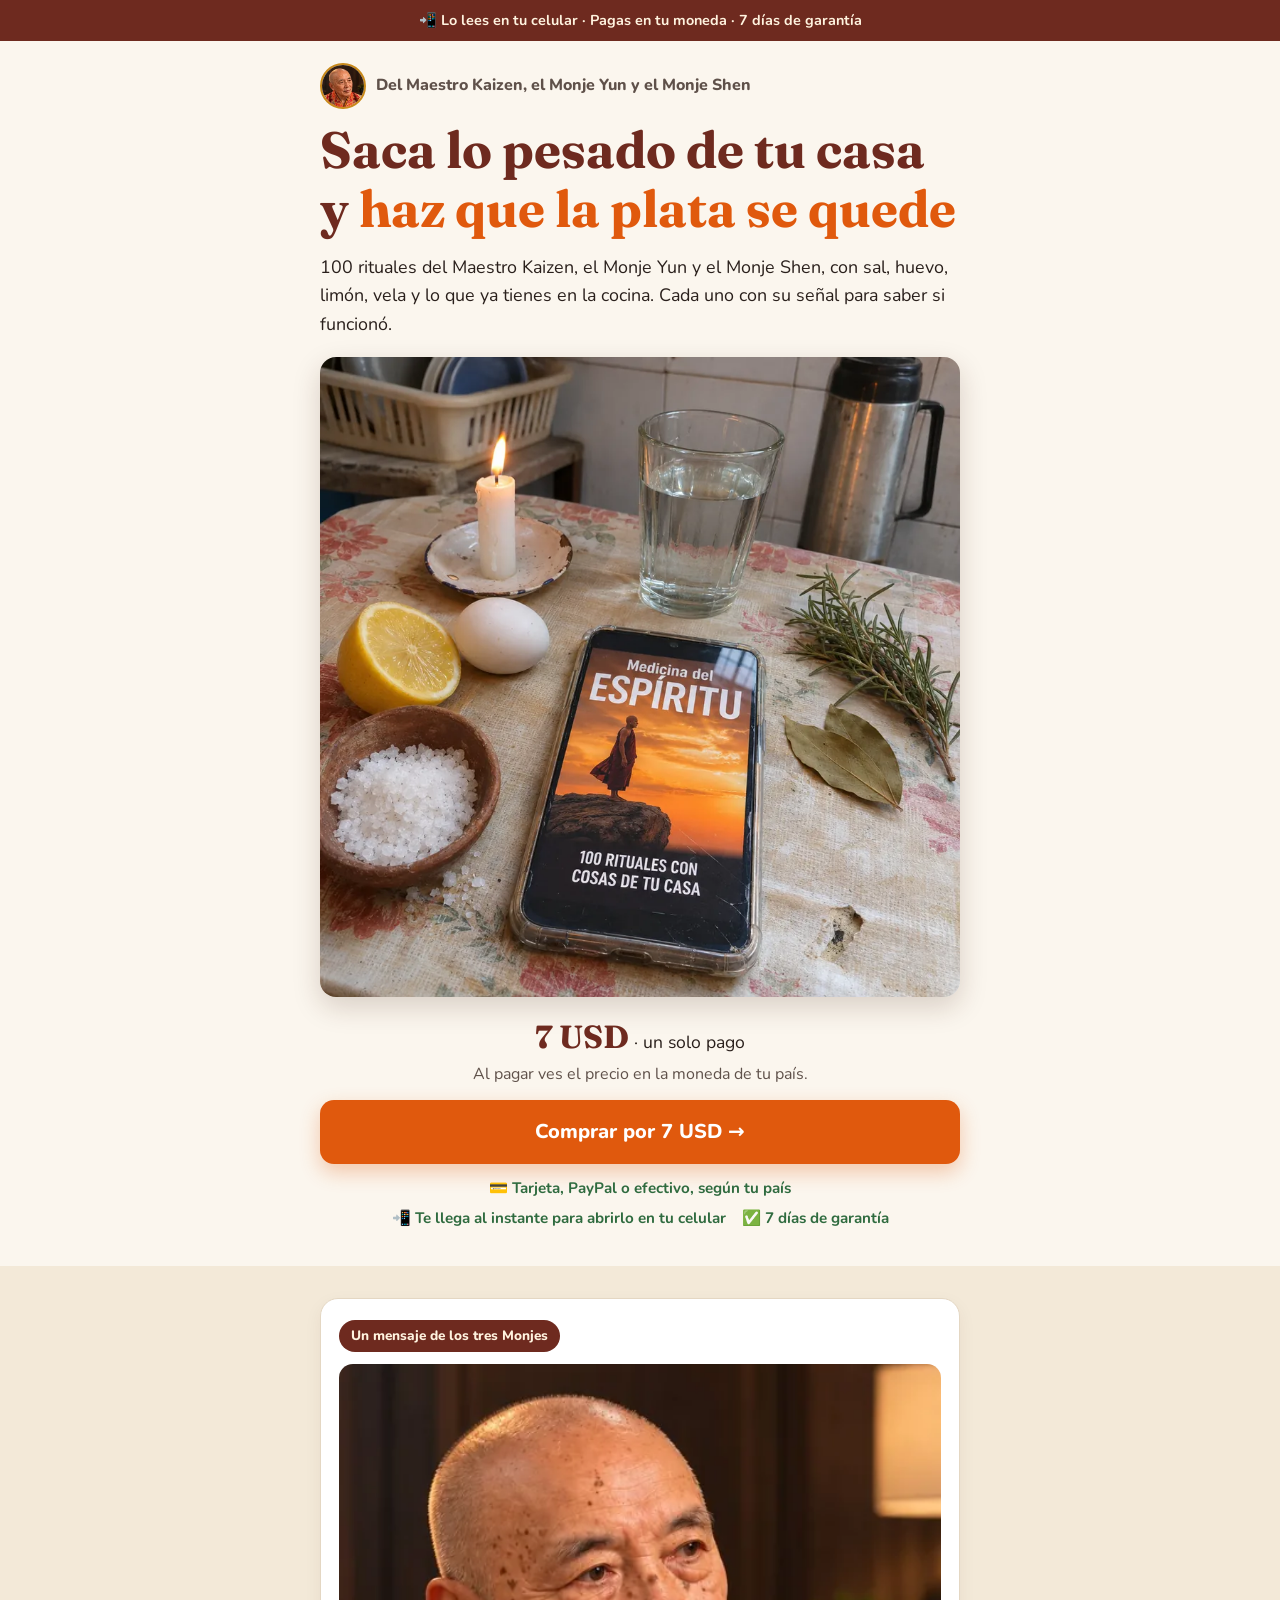
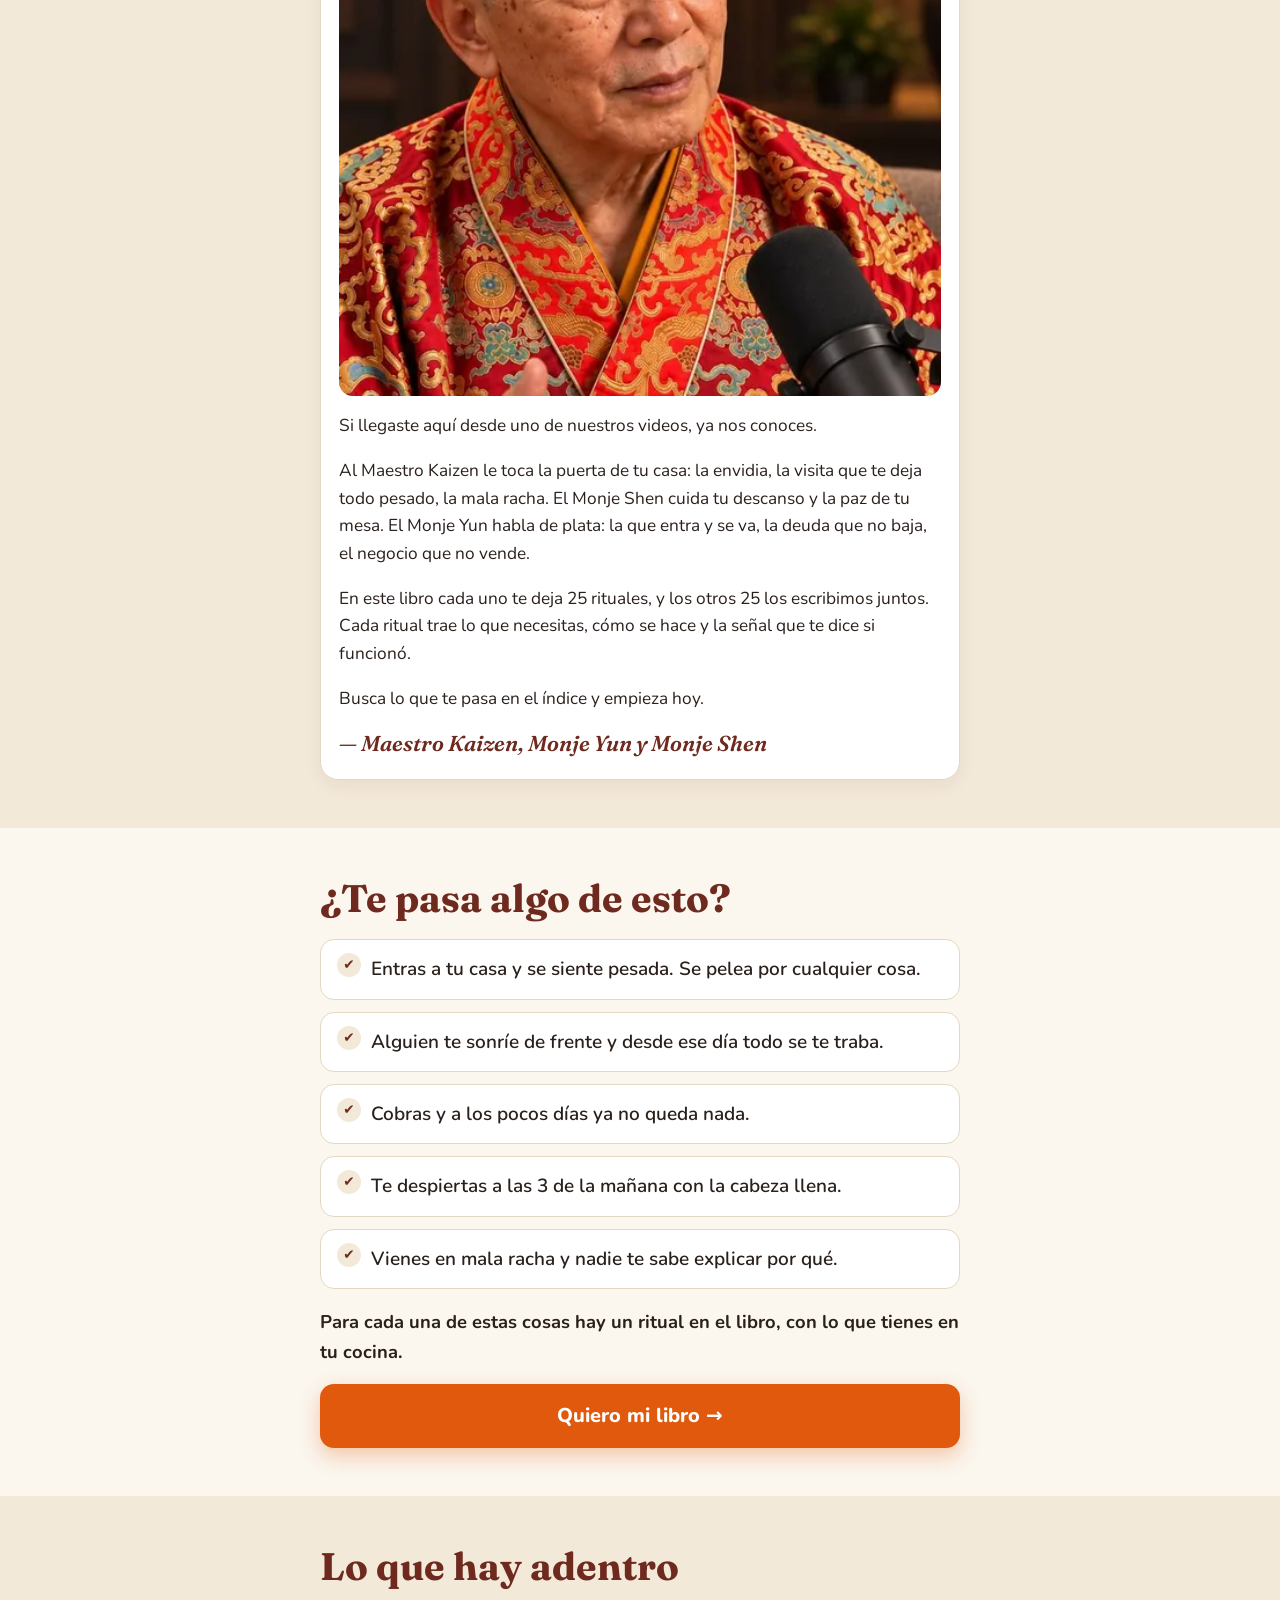
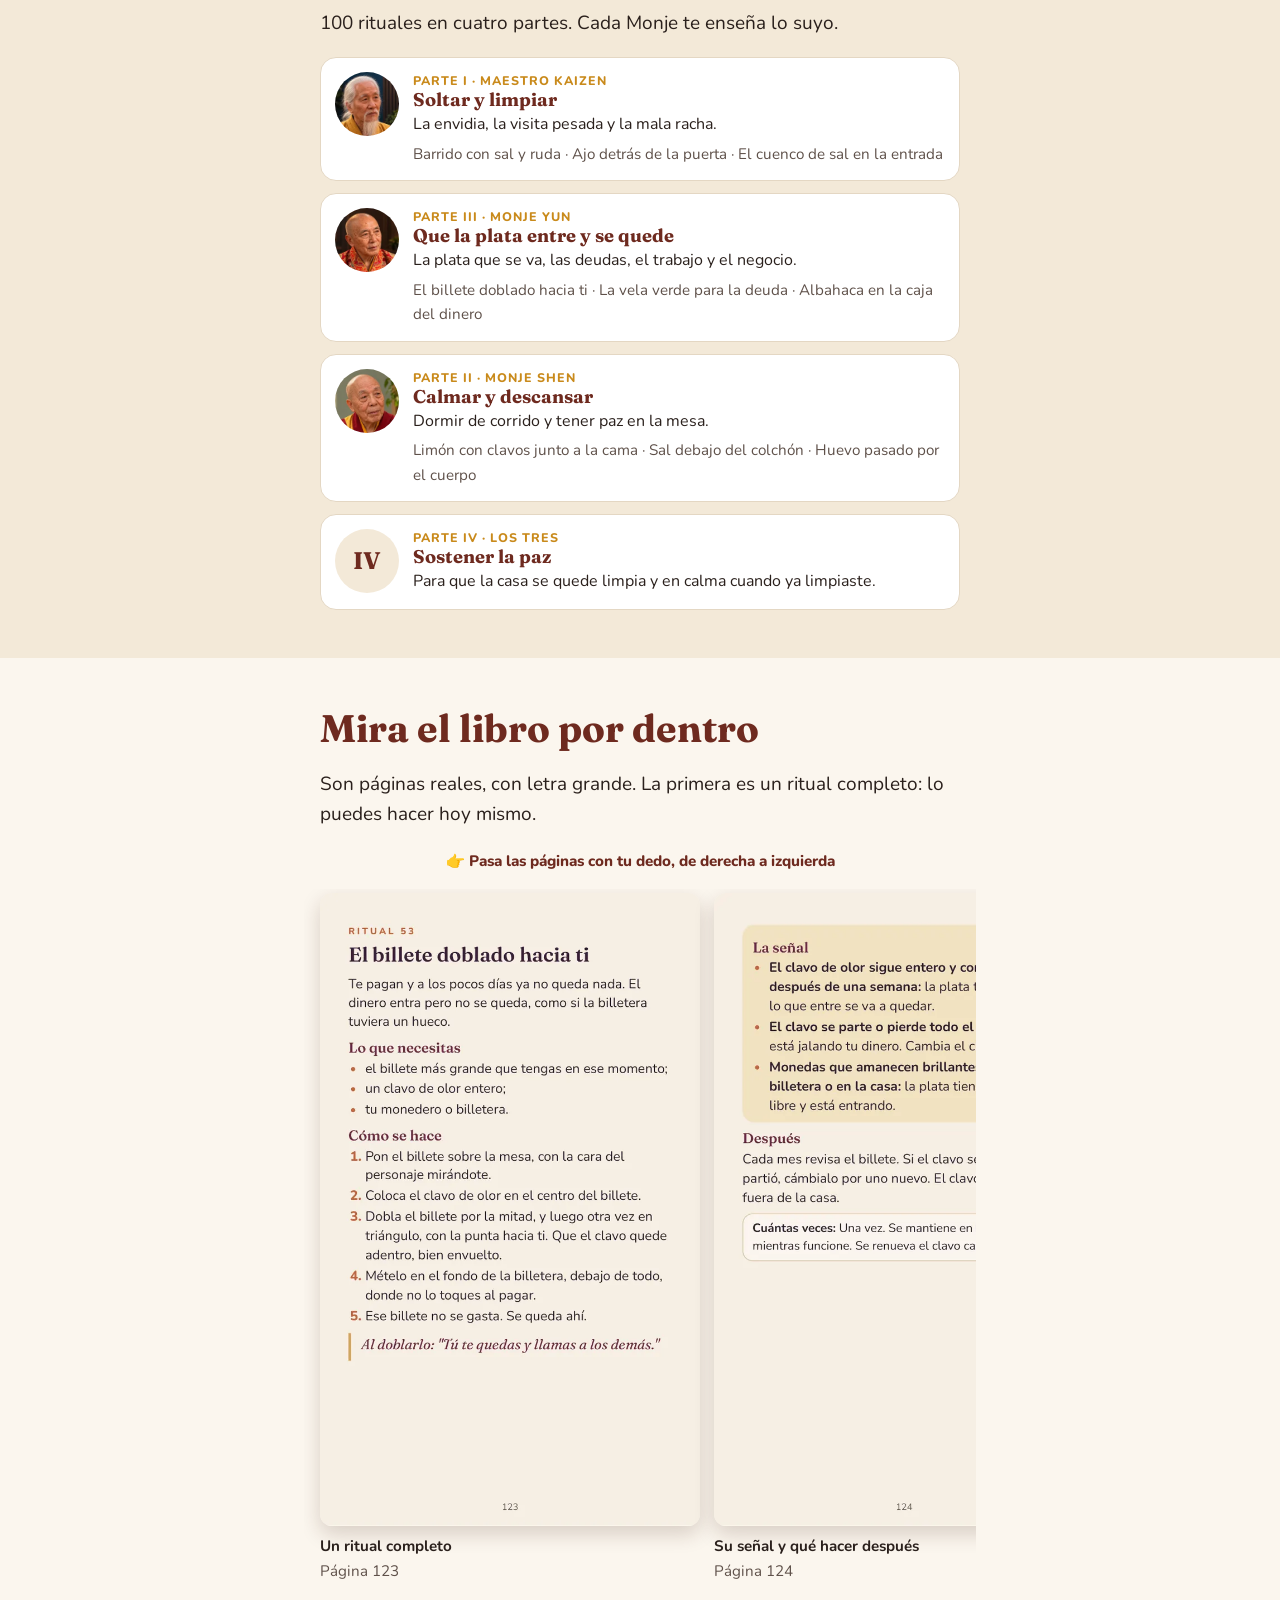
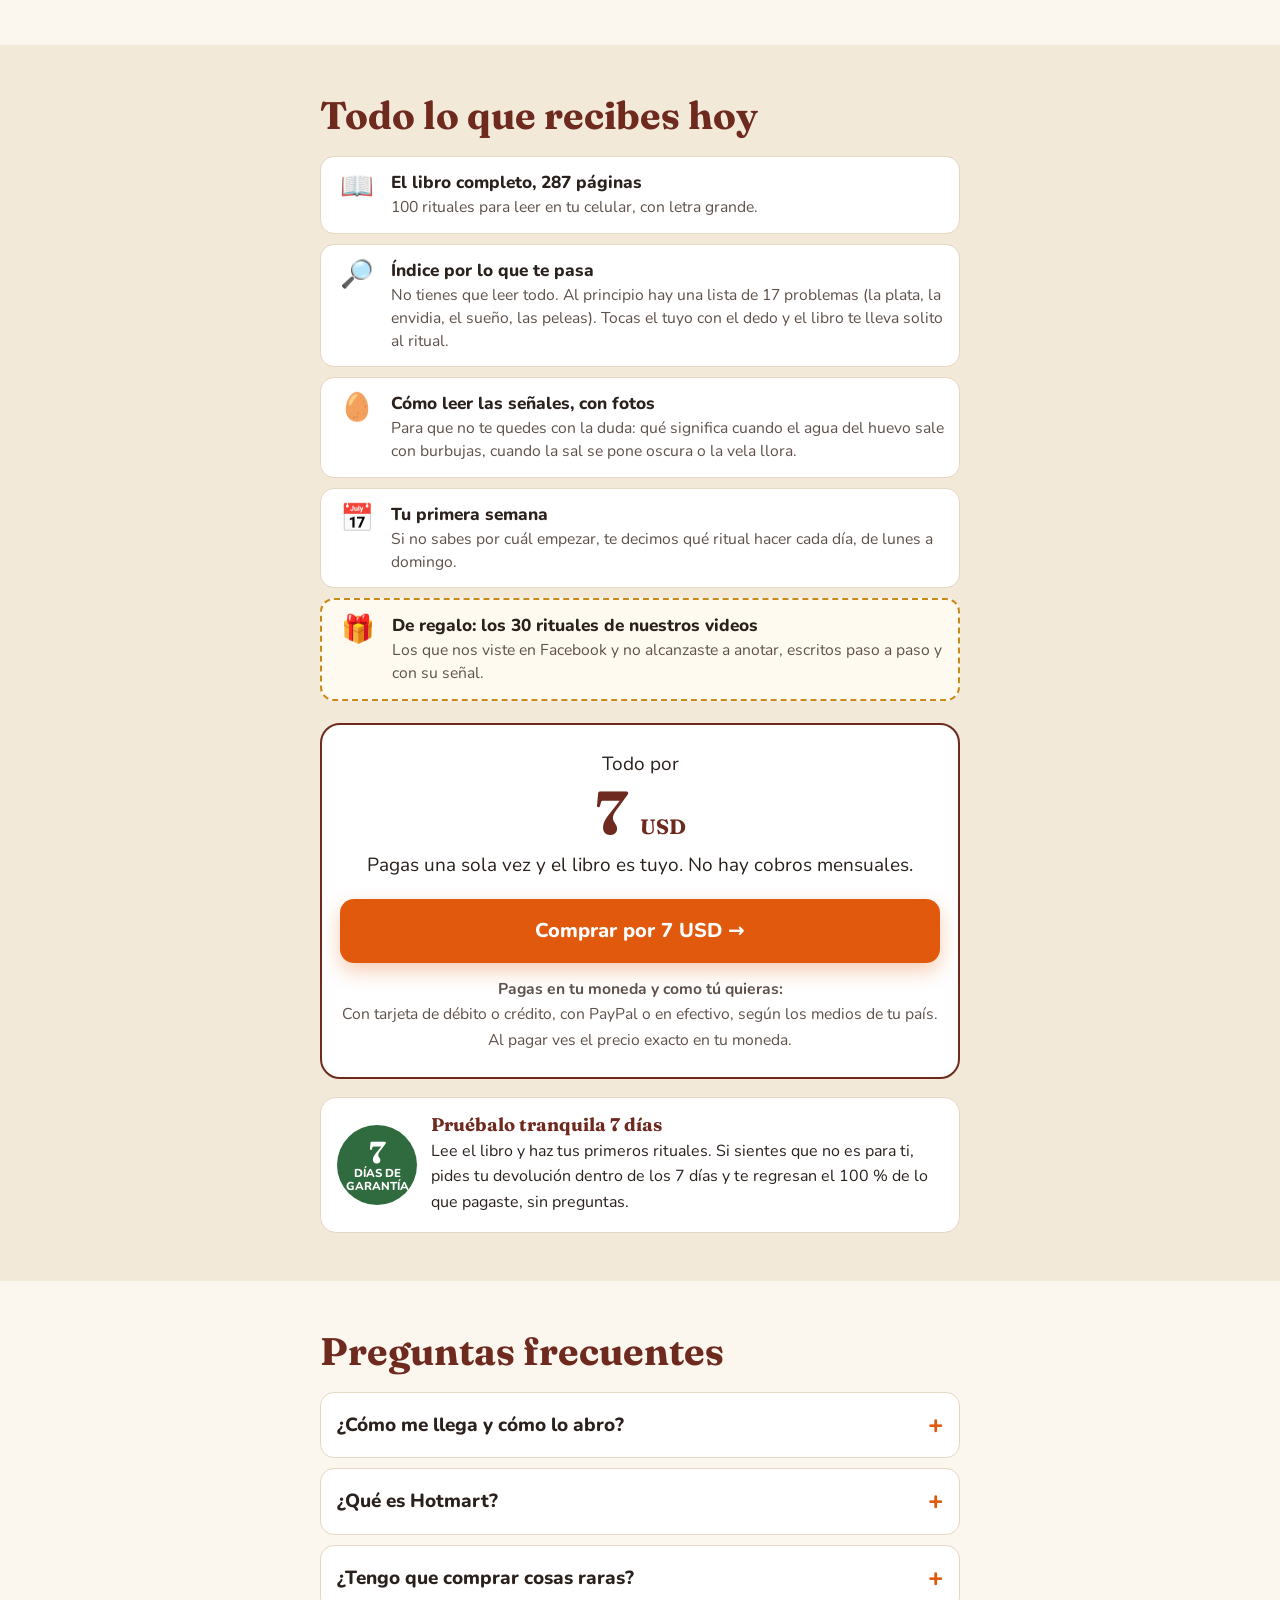
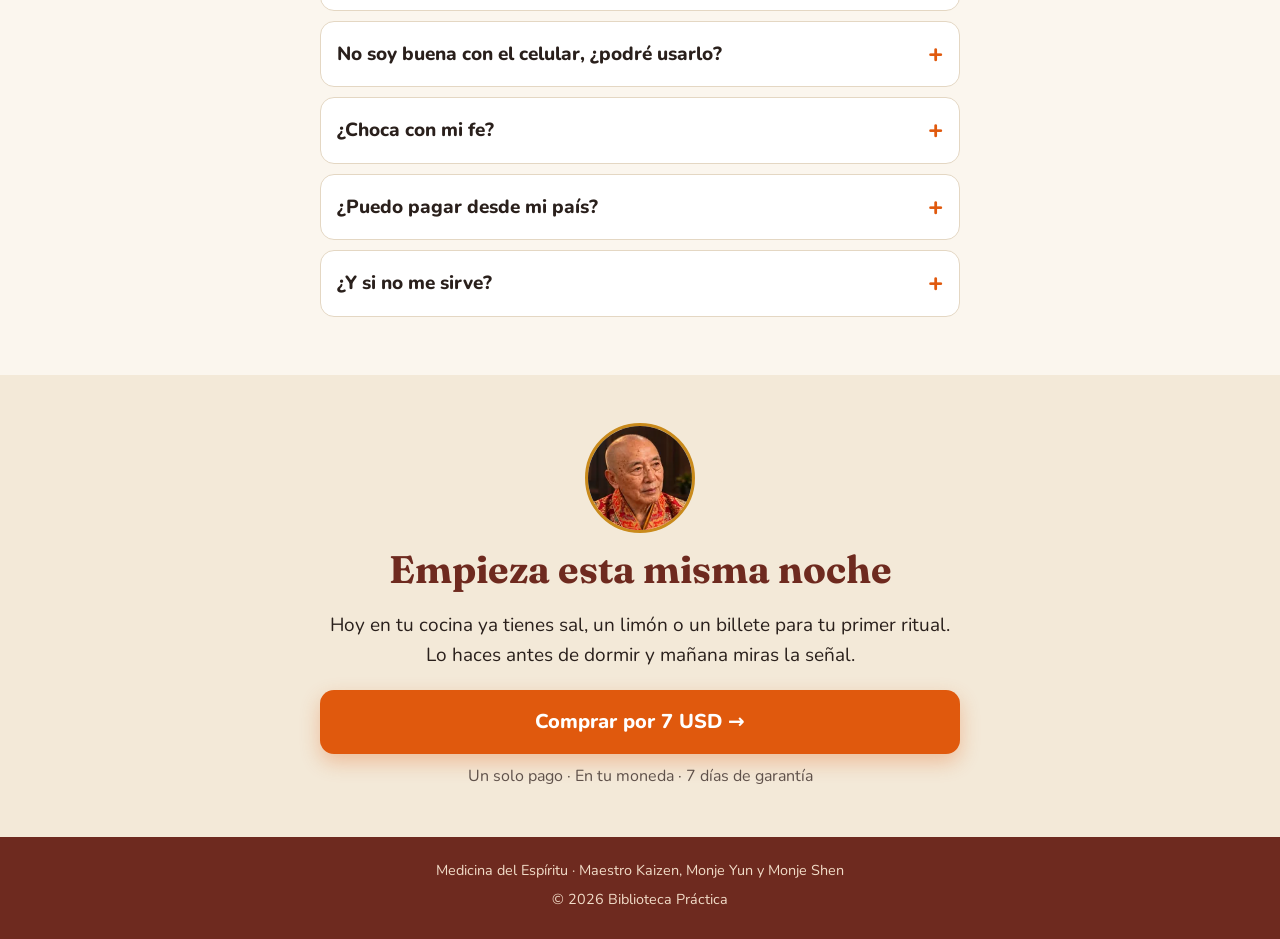
==== commit 04a7f03c: "Medicina: quita Peru y pagos peruanos, precio en tu moneda" ====
--- a/medicina/index.html
+++ b/medicina/index.html
@@ -153,9 +153,9 @@
       <p class="sub">100 rituales del Maestro Kaizen, el Monje Yun y el Monje Shen, con sal, huevo, limón, vela y lo que ya tienes en la cocina. Cada uno con su señal para saber si funcionó.</p>
       <img class="foto-hero" src="assets/producto.webp" width="900" height="900" alt="El libro Medicina del Espíritu en un celular, con sal, limón, huevo y una vela en la mesa">
       <p class="precio-hero"><b>7 USD</b> · un solo pago</p>
-      <p class="bajo" style="margin:-6px 0 12px">En Perú son S/ 27. Al pagar ves el precio en tu moneda.</p>
+      <p class="bajo" style="margin:-6px 0 12px">Al pagar ves el precio en la moneda de tu país.</p>
       <a class="btn" href="#comprar" data-boton="hero">Comprar por 7 USD →</a>
-      <ul class="sellos"><li>💳 Yape, PagoEfectivo, OXXO o tarjeta</li><li>📲 Te llega al instante para abrirlo en tu celular</li><li>✅ 7 días de garantía</li></ul>
+      <ul class="sellos"><li>💳 Tarjeta, PayPal o efectivo, según tu país</li><li>📲 Te llega al instante para abrirlo en tu celular</li><li>✅ 7 días de garantía</li></ul>
     </div>
   </header>
 
@@ -211,7 +211,7 @@
         <div class="monto">7 <small>USD</small></div>
         <p>Pagas una sola vez y el libro es tuyo. No hay cobros mensuales.</p>
         <a class="btn" href="#comprar" data-boton="precio">Comprar por 7 USD →</a>
-        <p class="pagos"><b>Pagas en tu moneda y como tú quieras:</b><br>En Perú: Yape, PagoEfectivo o tarjeta (S/ 27).<br>En México: OXXO o tarjeta.<br>En otros países: tarjeta de débito o crédito, PayPal o efectivo según tu país.</p>
+        <p class="pagos"><b>Pagas en tu moneda y como tú quieras:</b><br>Con tarjeta de débito o crédito, con PayPal o en efectivo, según los medios de tu país. Al pagar ves el precio exacto en tu moneda.</p>
       </div>
       <div class="garantia">
         <div class="sello"><span><b>7</b>días de garantía</span></div>
@@ -223,7 +223,7 @@
   <section class="seccion faq">
     <div class="caja">
       <h2>Preguntas frecuentes</h2>
-      <details><summary>¿Cómo me llega y cómo lo abro?</summary><p>Apenas pagas, te llega un correo de Hotmart con el botón para abrir tu libro. Lo descargas y queda guardado en tu celular para leerlo cuando quieras. Si no ves el correo, búscalo en «Correo no deseado». Si pagas en efectivo o con PagoEfectivo, te llega apenas se confirma tu pago.</p></details>
+      <details><summary>¿Cómo me llega y cómo lo abro?</summary><p>Apenas pagas, te llega un correo de Hotmart con el botón para abrir tu libro. Lo descargas y queda guardado en tu celular para leerlo cuando quieras. Si no ves el correo, búscalo en «Correo no deseado». Si pagas en efectivo, te llega apenas se confirma tu pago.</p></details>
       <details><summary>¿Qué es Hotmart?</summary><p>Es la plataforma que cobra y te entrega el libro. Es de Brasil y la usan miles de autores de libros y cursos en toda Latinoamérica. Tus datos de pago quedan con ellos, no con nosotros, y desde ahí pides tu devolución si la necesitas.</p></details>
       <details><summary>¿Tengo que comprar cosas raras?</summary><p>Casi todo está en tu cocina: sal, limón, huevo, canela, ajo, romero, laurel y un vaso de agua. Lo demás (alumbre, ruda, una vela) lo consigues en el mercado por poco.</p></details>
       <details><summary>No soy buena con el celular, ¿podré usarlo?</summary><p>Sí, está hecho pensando en ti. Tiene letra grande. Al principio hay una lista de problemas: tocas el tuyo con el dedo (por ejemplo «La plata no te alcanza») y el libro te lleva solito al ritual. Si te trabas, nos escribes y te ayudamos.</p></details>
